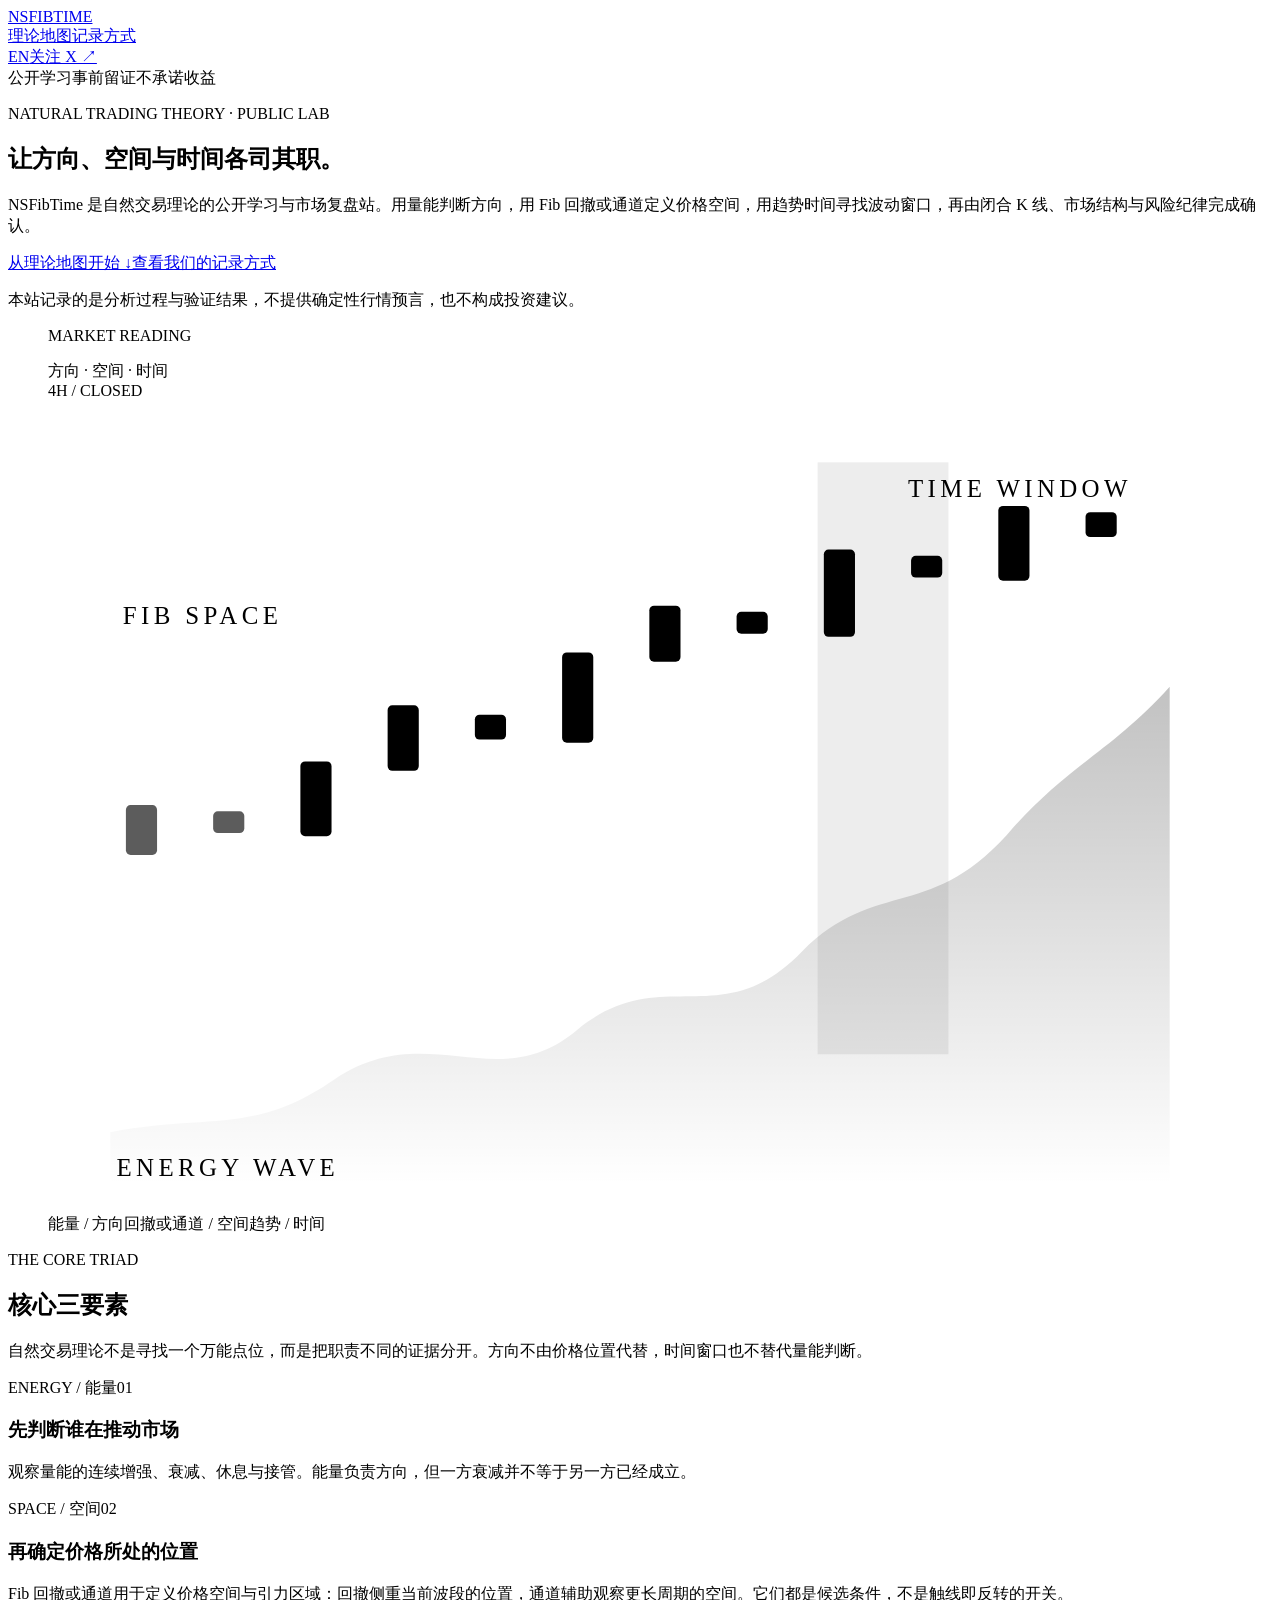
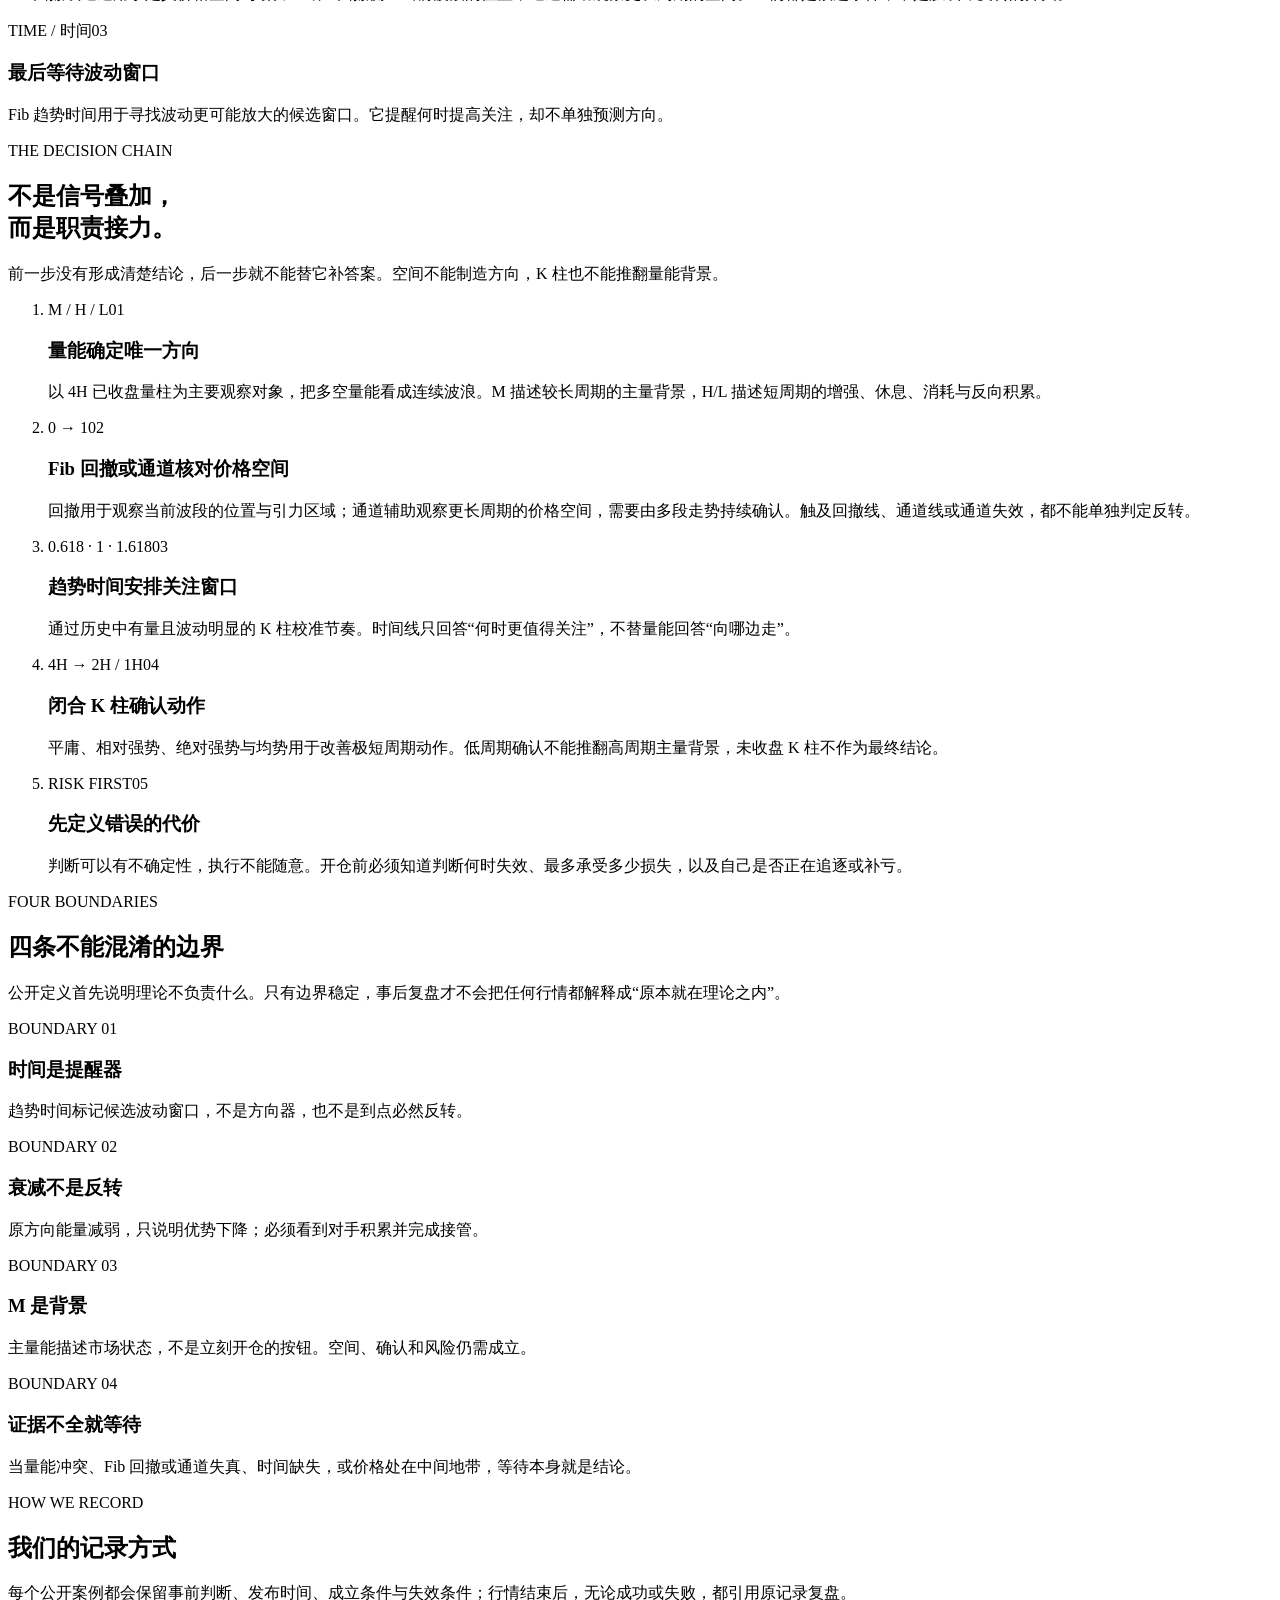
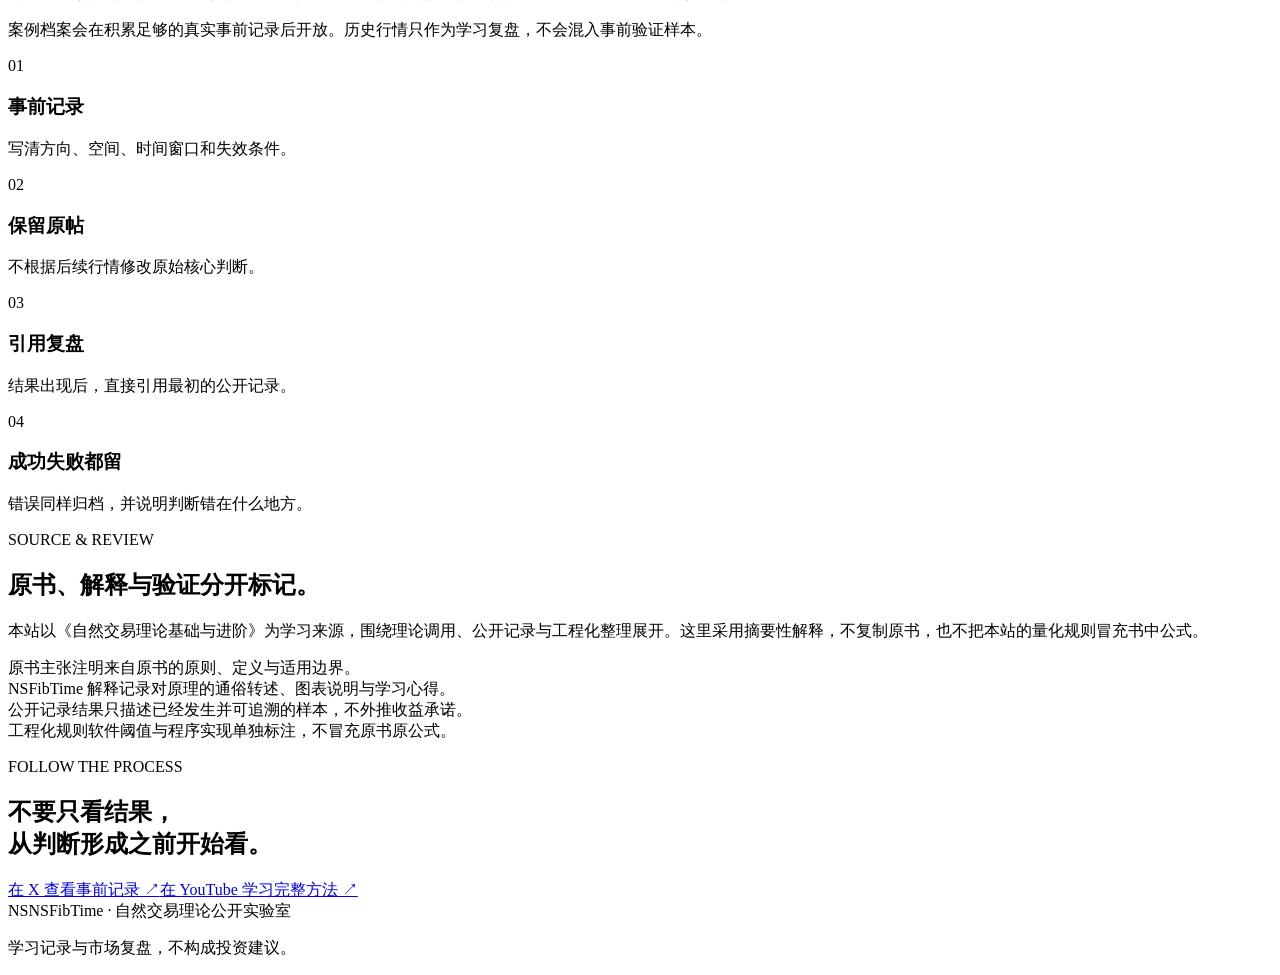
==== index.html @ 860f4398 "Publish NSFibTime website" ====
<!DOCTYPE html><html lang="zh-CN"><head><meta charSet="utf-8"/><meta name="viewport" content="width=device-width, initial-scale=1"/><link rel="stylesheet" href="/_next/static/css/index.B4CMGYvd.css"/><title>NSFibTime｜自然交易理论公开实验室</title><meta name="description" content="用量能判断方向，用 Fib 回撤或通道定义价格空间，用趋势时间寻找波动窗口。公开记录有效与失效。"/><meta name="keywords" content="自然交易理论,Fib趋势时间,斐波那契回撤,斐波那契通道,量能,BTC,交易复盘"/><meta property="og:title" content="NSFibTime｜自然交易理论公开实验室"/><meta property="og:description" content="让方向、空间与时间各司其职。公开记录每一次有效与失效。"/><meta property="og:url" content="https://nsfibtime.github.io"/><meta property="og:site_name" content="NSFibTime"/><meta property="og:type" content="website"/><meta property="og:locale" content="zh_CN"/><meta property="og:image" content="https://nsfibtime.github.io/og.png"/><meta property="og:image:width" content="1200"/><meta property="og:image:height" content="630"/><meta property="og:image:alt" content="NSFibTime｜让方向、空间与时间各司其职"/><meta name="twitter:card" content="summary_large_image"/><meta name="twitter:title" content="NSFibTime｜自然交易理论公开实验室"/><meta name="twitter:description" content="让方向、空间与时间各司其职。公开记录每一次有效与失效。"/><meta name="twitter:image" content="https://nsfibtime.github.io/og.png"/><link rel="icon" href="/favicon.svg"/><link rel="canonical" href="https://nsfibtime.github.io"/><link rel="alternate" hrefLang="zh-CN" href="https://nsfibtime.github.io"/><link rel="alternate" hrefLang="en" href="https://nsfibtime.github.io/en"/><link rel="preload" href="/_next/static/_vinext_fonts/geist-8ac0455e797f/geist-98bbbccb.woff2" as="font" type="font/woff2" crossorigin />
<link rel="preload" href="/_next/static/_vinext_fonts/geist-mono-00e989178794/geist-mono-013b2f2f.woff2" as="font" type="font/woff2" crossorigin />
<style data-vinext-fonts>/* cyrillic-ext */
@font-face {
  font-family: 'Geist';
  font-style: normal;
  font-weight: 100 900;
  font-display: swap;
  src: url(/_next/static/_vinext_fonts/geist-8ac0455e797f/geist-ff2310f5.woff2) format('woff2');
  unicode-range: U+0460-052F, U+1C80-1C8A, U+20B4, U+2DE0-2DFF, U+A640-A69F, U+FE2E-FE2F;
}
/* cyrillic */
@font-face {
  font-family: 'Geist';
  font-style: normal;
  font-weight: 100 900;
  font-display: swap;
  src: url(/_next/static/_vinext_fonts/geist-8ac0455e797f/geist-875ccdd4.woff2) format('woff2');
  unicode-range: U+0301, U+0400-045F, U+0490-0491, U+04B0-04B1, U+2116;
}
/* vietnamese */
@font-face {
  font-family: 'Geist';
  font-style: normal;
  font-weight: 100 900;
  font-display: swap;
  src: url(/_next/static/_vinext_fonts/geist-8ac0455e797f/geist-52306abf.woff2) format('woff2');
  unicode-range: U+0102-0103, U+0110-0111, U+0128-0129, U+0168-0169, U+01A0-01A1, U+01AF-01B0, U+0300-0301, U+0303-0304, U+0308-0309, U+0323, U+0329, U+1EA0-1EF9, U+20AB;
}
/* latin-ext */
@font-face {
  font-family: 'Geist';
  font-style: normal;
  font-weight: 100 900;
  font-display: swap;
  src: url(/_next/static/_vinext_fonts/geist-8ac0455e797f/geist-001175b1.woff2) format('woff2');
  unicode-range: U+0100-02BA, U+02BD-02C5, U+02C7-02CC, U+02CE-02D7, U+02DD-02FF, U+0304, U+0308, U+0329, U+1D00-1DBF, U+1E00-1E9F, U+1EF2-1EFF, U+2020, U+20A0-20AB, U+20AD-20C0, U+2113, U+2C60-2C7F, U+A720-A7FF;
}
/* latin */
@font-face {
  font-family: 'Geist';
  font-style: normal;
  font-weight: 100 900;
  font-display: swap;
  src: url(/_next/static/_vinext_fonts/geist-8ac0455e797f/geist-98bbbccb.woff2) format('woff2');
  unicode-range: U+0000-00FF, U+0131, U+0152-0153, U+02BB-02BC, U+02C6, U+02DA, U+02DC, U+0304, U+0308, U+0329, U+2000-206F, U+20AC, U+2122, U+2191, U+2193, U+2212, U+2215, U+FEFF, U+FFFD;
}

@font-face {
  font-family: 'Geist Fallback';
  src: local("Arial");
  ascent-override: 95.94%;
  descent-override: 28.16%;
  line-gap-override: 0.00%;
  size-adjust: 104.76%;
}

.__font_geist_19ysh9d { font-family: 'Geist', 'Geist Fallback'; font-style: normal; }

.__variable_geist_19ysh9d { --font-geist-sans: 'Geist', 'Geist Fallback'; }

/* cyrillic-ext */
@font-face {
  font-family: 'Geist Mono';
  font-style: normal;
  font-weight: 100 900;
  font-display: swap;
  src: url(/_next/static/_vinext_fonts/geist-mono-00e989178794/geist-mono-f6b33328.woff2) format('woff2');
  unicode-range: U+0460-052F, U+1C80-1C8A, U+20B4, U+2DE0-2DFF, U+A640-A69F, U+FE2E-FE2F;
}
/* cyrillic */
@font-face {
  font-family: 'Geist Mono';
  font-style: normal;
  font-weight: 100 900;
  font-display: swap;
  src: url(/_next/static/_vinext_fonts/geist-mono-00e989178794/geist-mono-44e03052.woff2) format('woff2');
  unicode-range: U+0301, U+0400-045F, U+0490-0491, U+04B0-04B1, U+2116;
}
/* symbols2 */
@font-face {
  font-family: 'Geist Mono';
  font-style: normal;
  font-weight: 100 900;
  font-display: swap;
  src: url(/_next/static/_vinext_fonts/geist-mono-00e989178794/geist-mono-0638449e.woff2) format('woff2');
  unicode-range: U+2000-2001, U+2004-2008, U+200A, U+23B8-23BD, U+2500-259F;
}
/* vietnamese */
@font-face {
  font-family: 'Geist Mono';
  font-style: normal;
  font-weight: 100 900;
  font-display: swap;
  src: url(/_next/static/_vinext_fonts/geist-mono-00e989178794/geist-mono-971fb274.woff2) format('woff2');
  unicode-range: U+0102-0103, U+0110-0111, U+0128-0129, U+0168-0169, U+01A0-01A1, U+01AF-01B0, U+0300-0301, U+0303-0304, U+0308-0309, U+0323, U+0329, U+1EA0-1EF9, U+20AB;
}
/* latin-ext */
@font-face {
  font-family: 'Geist Mono';
  font-style: normal;
  font-weight: 100 900;
  font-display: swap;
  src: url(/_next/static/_vinext_fonts/geist-mono-00e989178794/geist-mono-44745446.woff2) format('woff2');
  unicode-range: U+0100-02BA, U+02BD-02C5, U+02C7-02CC, U+02CE-02D7, U+02DD-02FF, U+0304, U+0308, U+0329, U+1D00-1DBF, U+1E00-1E9F, U+1EF2-1EFF, U+2020, U+20A0-20AB, U+20AD-20C0, U+2113, U+2C60-2C7F, U+A720-A7FF;
}
/* latin */
@font-face {
  font-family: 'Geist Mono';
  font-style: normal;
  font-weight: 100 900;
  font-display: swap;
  src: url(/_next/static/_vinext_fonts/geist-mono-00e989178794/geist-mono-013b2f2f.woff2) format('woff2');
  unicode-range: U+0000-00FF, U+0131, U+0152-0153, U+02BB-02BC, U+02C6, U+02DA, U+02DC, U+0304, U+0308, U+0329, U+2000-206F, U+20AC, U+2122, U+2191, U+2193, U+2212, U+2215, U+FEFF, U+FFFD;
}

@font-face {
  font-family: 'Geist Mono Fallback';
  src: local("Arial");
  ascent-override: 74.67%;
  descent-override: 21.92%;
  line-gap-override: 0.00%;
  size-adjust: 134.59%;
}

.__font_geist_mono_1001rt9 { font-family: 'Geist Mono', 'Geist Mono Fallback'; font-style: normal; }

.__variable_geist_mono_1001rt9 { --font-geist-mono: 'Geist Mono', 'Geist Mono Fallback'; }
</style>
<meta name="generator" content="GitHub Pages"/></head><body class="__variable_geist_19ysh9d __variable_geist_mono_1001rt9 antialiased"><main><header class="site-header"><div class="shell flex h-[72px] items-center justify-between gap-5"><a href="#top" class="flex items-center gap-3" aria-label="NSFibTime 首页"><span class="brand-mark">NS</span><span class="font-mono text-xs font-semibold tracking-[0.16em] text-white">FIBTIME</span></a><nav aria-label="主要导航" class="hidden items-center gap-7 text-sm text-[var(--muted-foreground)] md:flex"><a class="nav-link" href="#theory">理论地图</a><a class="nav-link" href="#verification">记录方式</a></nav><div class="flex items-center gap-2"><a href="/en" class="rounded-full border border-white/12 bg-white/[0.04] px-3 py-2 text-xs font-medium text-[var(--muted-foreground)] transition hover:border-[var(--time)]/50 hover:text-white" lang="en" hrefLang="en">EN</a><a class="rounded-full border border-white/12 bg-white/[0.04] px-4 py-2 text-xs font-medium text-white transition hover:border-[var(--time)]/50 hover:bg-white/[0.08]" href="https://x.com/NSFibTime" target="_blank" rel="noreferrer">关注 X ↗</a></div></div></header><section id="top" class="shell grid min-h-[calc(100vh-72px)] items-center gap-14 py-20 lg:grid-cols-[1.08fr_0.92fr] lg:py-24"><div class="max-w-3xl"><div class="mb-7 flex flex-wrap gap-2"><span class="status-pill border-[var(--energy)]/25 text-[var(--energy)]">公开学习</span><span class="status-pill border-[var(--time)]/25 text-[var(--time)]">事前留证</span><span class="status-pill border-white/10 text-[var(--muted-foreground)]">不承诺收益</span></div><p class="eyebrow text-[var(--time)]">NATURAL TRADING THEORY · PUBLIC LAB</p><h1 class="mt-6 text-balance text-[clamp(3rem,7vw,6.9rem)] font-semibold leading-[0.94] tracking-[-0.055em] text-white">让方向、空间与时间<span class="block text-[var(--muted-foreground)]">各司其职。</span></h1><p class="mt-8 max-w-2xl text-pretty text-base leading-8 text-[var(--muted-foreground)] sm:text-lg">NSFibTime 是自然交易理论的公开学习与市场复盘站。用量能判断方向，用 Fib 回撤或通道定义价格空间，用趋势时间寻找波动窗口，再由闭合 K 线、市场结构与风险纪律完成确认。</p><div class="mt-10 flex flex-wrap items-center gap-4"><a class="primary-cta" href="#theory">从理论地图开始 <span aria-hidden="true">↓</span></a><a class="secondary-cta" href="#verification">查看我们的记录方式</a></div><p class="mt-7 max-w-xl text-xs leading-6 text-[var(--muted-foreground)]/75">本站记录的是分析过程与验证结果，不提供确定性行情预言，也不构成投资建议。</p></div><figure class="signal-panel relative min-h-[430px] overflow-hidden rounded-[28px] border border-white/10 p-5 sm:p-7" aria-labelledby="signal-caption-zh"><div class="mb-8 flex items-start justify-between gap-4"><div><p class="eyebrow text-[var(--muted-foreground)]">MARKET READING</p><figcaption id="signal-caption-zh" class="mt-2 text-lg font-medium text-white">方向 · 空间 · 时间</figcaption></div><span class="rounded-full border border-white/10 bg-white/[0.04] px-3 py-1.5 font-mono text-[10px] tracking-[0.16em] text-[var(--muted-foreground)]">4H / CLOSED</span></div><svg viewBox="0 0 380 260" class="h-auto w-full"><title>量能、斐波那契价格空间和趋势时间各自提供不同证据</title><defs><linearGradient id="area-zh" x1="0" y1="0" x2="0" y2="1"><stop offset="0%" stop-color="var(--energy)" stop-opacity="0.24"></stop><stop offset="100%" stop-color="var(--energy)" stop-opacity="0"></stop></linearGradient></defs><line x1="18" y1="42" x2="362" y2="42" stroke="white" stroke-opacity="0.07"></line><line x1="18" y1="78" x2="362" y2="78" stroke="white" stroke-opacity="0.07"></line><line x1="18" y1="114" x2="362" y2="114" stroke="white" stroke-opacity="0.07"></line><line x1="18" y1="150" x2="362" y2="150" stroke="white" stroke-opacity="0.07"></line><line x1="18" y1="186" x2="362" y2="186" stroke="white" stroke-opacity="0.07"></line><line x1="70" y1="20" x2="70" y2="210" stroke="white" stroke-opacity="0.05"></line><line x1="122" y1="20" x2="122" y2="210" stroke="white" stroke-opacity="0.05"></line><line x1="174" y1="20" x2="174" y2="210" stroke="white" stroke-opacity="0.05"></line><line x1="226" y1="20" x2="226" y2="210" stroke="white" stroke-opacity="0.05"></line><line x1="278" y1="20" x2="278" y2="210" stroke="white" stroke-opacity="0.05"></line><line x1="330" y1="20" x2="330" y2="210" stroke="white" stroke-opacity="0.05"></line><line x1="22" y1="80" x2="358" y2="80" stroke="var(--space)" stroke-opacity="0.5" stroke-dasharray="5 7"></line><text x="24" y="72" fill="var(--space)" font-size="8" letter-spacing="1.4">FIB SPACE</text><rect x="247" y="20" width="42" height="190" fill="var(--time)" opacity="0.07"></rect><line x1="268" y1="20" x2="268" y2="210" stroke="var(--time)" stroke-opacity="0.8" stroke-dasharray="3 5"></line><text x="276" y="31" fill="var(--time)" font-size="8" letter-spacing="1.4">TIME WINDOW</text><g opacity="0.64"><line x1="30" y1="119" x2="30" y2="156" stroke="var(--energy)" stroke-width="1.2"></line><rect x="25" y="130" width="10" height="16" rx="1.5" fill="var(--energy)"></rect></g><g opacity="0.64"><line x1="58" y1="124" x2="58" y2="150" stroke="var(--risk)" stroke-width="1.2"></line><rect x="53" y="132" width="10" height="7" rx="1.5" fill="var(--risk)"></rect></g><g opacity="1"><line x1="86" y1="107" x2="86" y2="147" stroke="var(--energy)" stroke-width="1.2"></line><rect x="81" y="116" width="10" height="24" rx="1.5" fill="var(--energy)"></rect></g><g opacity="1"><line x1="114" y1="90" x2="114" y2="128" stroke="var(--energy)" stroke-width="1.2"></line><rect x="109" y="98" width="10" height="21" rx="1.5" fill="var(--energy)"></rect></g><g opacity="1"><line x1="142" y1="92" x2="142" y2="119" stroke="var(--risk)" stroke-width="1.2"></line><rect x="137" y="101" width="10" height="8" rx="1.5" fill="var(--risk)"></rect></g><g opacity="1"><line x1="170" y1="73" x2="170" y2="117" stroke="var(--energy)" stroke-width="1.2"></line><rect x="165" y="81" width="10" height="29" rx="1.5" fill="var(--energy)"></rect></g><g opacity="1"><line x1="198" y1="55" x2="198" y2="92" stroke="var(--energy)" stroke-width="1.2"></line><rect x="193" y="66" width="10" height="18" rx="1.5" fill="var(--energy)"></rect></g><g opacity="1"><line x1="226" y1="59" x2="226" y2="88" stroke="var(--risk)" stroke-width="1.2"></line><rect x="221" y="68" width="10" height="7" rx="1.5" fill="var(--risk)"></rect></g><g opacity="1"><line x1="254" y1="39" x2="254" y2="84" stroke="var(--energy)" stroke-width="1.2"></line><rect x="249" y="48" width="10" height="28" rx="1.5" fill="var(--energy)"></rect></g><g opacity="1"><line x1="282" y1="43" x2="282" y2="68" stroke="var(--risk)" stroke-width="1.2"></line><rect x="277" y="50" width="10" height="7" rx="1.5" fill="var(--risk)"></rect></g><g opacity="1"><line x1="310" y1="25" x2="310" y2="66" stroke="var(--energy)" stroke-width="1.2"></line><rect x="305" y="34" width="10" height="24" rx="1.5" fill="var(--energy)"></rect></g><g opacity="1"><line x1="338" y1="28" x2="338" y2="55" stroke="var(--risk)" stroke-width="1.2"></line><rect x="333" y="36" width="10" height="8" rx="1.5" fill="var(--risk)"></rect></g><path d="M20 235 C52 229 66 236 92 218 C122 198 144 224 170 202 C197 180 216 204 242 177 C266 153 284 168 310 137 C328 117 342 112 360 92 L360 252 L20 252 Z" fill="url(#area-zh)"></path><path d="M20 235 C52 229 66 236 92 218 C122 198 144 224 170 202 C197 180 216 204 242 177 C266 153 284 168 310 137 C328 117 342 112 360 92" fill="none" stroke="var(--energy)" stroke-width="2" stroke-linecap="round"></path><text x="22" y="249" fill="var(--energy)" font-size="8" letter-spacing="1.4">ENERGY WAVE</text></svg><div class="mt-3 grid grid-cols-3 gap-2 border-t border-white/8 pt-4 font-mono text-[10px] tracking-[0.08em]"><span class="text-[var(--energy)]">能量 / 方向</span><span class="text-center text-[var(--space)]">回撤或通道 / 空间</span><span class="text-right text-[var(--time)]">趋势 / 时间</span></div></figure></section><section id="theory" class="border-y border-white/8 bg-white/[0.018] py-24 sm:py-32"><div class="shell"><div class="grid gap-8 lg:grid-cols-[0.8fr_1.2fr] lg:items-end"><div><p class="eyebrow text-[var(--time)]">THE CORE TRIAD</p><h2 class="mt-5 text-4xl font-semibold tracking-[-0.035em] text-white sm:text-5xl">核心三要素</h2></div><p class="max-w-2xl text-base leading-8 text-[var(--muted-foreground)] lg:justify-self-end">自然交易理论不是寻找一个万能点位，而是把职责不同的证据分开。方向不由价格位置代替，时间窗口也不替代量能判断。</p></div><div class="mt-14 grid gap-4 lg:grid-cols-3"><article class="theory-card"><div class="flex items-center justify-between"><span class="font-mono text-[11px] tracking-[0.14em] text-[var(--energy)]">ENERGY / 能量</span><span class="font-mono text-[11px] text-white/25">01</span></div><h3 class="mt-16 text-2xl font-medium tracking-[-0.02em] text-white">先判断谁在推动市场</h3><p class="mt-4 text-sm leading-7 text-[var(--muted-foreground)]">观察量能的连续增强、衰减、休息与接管。能量负责方向，但一方衰减并不等于另一方已经成立。</p></article><article class="theory-card"><div class="flex items-center justify-between"><span class="font-mono text-[11px] tracking-[0.14em] text-[var(--space)]">SPACE / 空间</span><span class="font-mono text-[11px] text-white/25">02</span></div><h3 class="mt-16 text-2xl font-medium tracking-[-0.02em] text-white">再确定价格所处的位置</h3><p class="mt-4 text-sm leading-7 text-[var(--muted-foreground)]">Fib 回撤或通道用于定义价格空间与引力区域：回撤侧重当前波段的位置，通道辅助观察更长周期的空间。它们都是候选条件，不是触线即反转的开关。</p></article><article class="theory-card"><div class="flex items-center justify-between"><span class="font-mono text-[11px] tracking-[0.14em] text-[var(--time)]">TIME / 时间</span><span class="font-mono text-[11px] text-white/25">03</span></div><h3 class="mt-16 text-2xl font-medium tracking-[-0.02em] text-white">最后等待波动窗口</h3><p class="mt-4 text-sm leading-7 text-[var(--muted-foreground)]">Fib 趋势时间用于寻找波动更可能放大的候选窗口。它提醒何时提高关注，却不单独预测方向。</p></article></div></div></section><section class="py-24 sm:py-32"><div class="shell"><div class="grid gap-12 lg:grid-cols-[0.72fr_1.28fr]"><div class="lg:sticky lg:top-28 lg:self-start"><p class="eyebrow text-[var(--time)]">THE DECISION CHAIN</p><h2 class="mt-5 max-w-sm text-4xl font-semibold tracking-[-0.04em] text-white sm:text-5xl">不是信号叠加，<br/>而是职责接力。</h2><p class="mt-6 max-w-md text-sm leading-7 text-[var(--muted-foreground)]">前一步没有形成清楚结论，后一步就不能替它补答案。空间不能制造方向，K 柱也不能推翻量能背景。</p></div><ol class="workflow-list"><li class="workflow-step"><div class="flex items-center justify-between gap-4"><span class="font-mono text-[11px] tracking-[0.14em] text-[var(--time)]">M / H / L</span><span class="font-mono text-xs text-white/20">0<!-- -->1</span></div><h3 class="mt-6 text-2xl font-medium tracking-[-0.025em] text-white">量能确定唯一方向</h3><p class="mt-3 max-w-2xl text-sm leading-7 text-[var(--muted-foreground)]">以 4H 已收盘量柱为主要观察对象，把多空量能看成连续波浪。M 描述较长周期的主量背景，H/L 描述短周期的增强、休息、消耗与反向积累。</p></li><li class="workflow-step"><div class="flex items-center justify-between gap-4"><span class="font-mono text-[11px] tracking-[0.14em] text-[var(--time)]">0 → 1</span><span class="font-mono text-xs text-white/20">0<!-- -->2</span></div><h3 class="mt-6 text-2xl font-medium tracking-[-0.025em] text-white">Fib 回撤或通道核对价格空间</h3><p class="mt-3 max-w-2xl text-sm leading-7 text-[var(--muted-foreground)]">回撤用于观察当前波段的位置与引力区域；通道辅助观察更长周期的价格空间，需要由多段走势持续确认。触及回撤线、通道线或通道失效，都不能单独判定反转。</p></li><li class="workflow-step"><div class="flex items-center justify-between gap-4"><span class="font-mono text-[11px] tracking-[0.14em] text-[var(--time)]">0.618 · 1 · 1.618</span><span class="font-mono text-xs text-white/20">0<!-- -->3</span></div><h3 class="mt-6 text-2xl font-medium tracking-[-0.025em] text-white">趋势时间安排关注窗口</h3><p class="mt-3 max-w-2xl text-sm leading-7 text-[var(--muted-foreground)]">通过历史中有量且波动明显的 K 柱校准节奏。时间线只回答“何时更值得关注”，不替量能回答“向哪边走”。</p></li><li class="workflow-step"><div class="flex items-center justify-between gap-4"><span class="font-mono text-[11px] tracking-[0.14em] text-[var(--time)]">4H → 2H / 1H</span><span class="font-mono text-xs text-white/20">0<!-- -->4</span></div><h3 class="mt-6 text-2xl font-medium tracking-[-0.025em] text-white">闭合 K 柱确认动作</h3><p class="mt-3 max-w-2xl text-sm leading-7 text-[var(--muted-foreground)]">平庸、相对强势、绝对强势与均势用于改善极短周期动作。低周期确认不能推翻高周期主量背景，未收盘 K 柱不作为最终结论。</p></li><li class="workflow-step"><div class="flex items-center justify-between gap-4"><span class="font-mono text-[11px] tracking-[0.14em] text-[var(--time)]">RISK FIRST</span><span class="font-mono text-xs text-white/20">0<!-- -->5</span></div><h3 class="mt-6 text-2xl font-medium tracking-[-0.025em] text-white">先定义错误的代价</h3><p class="mt-3 max-w-2xl text-sm leading-7 text-[var(--muted-foreground)]">判断可以有不确定性，执行不能随意。开仓前必须知道判断何时失效、最多承受多少损失，以及自己是否正在追逐或补亏。</p></li></ol></div></div></section><section class="border-y border-white/8 bg-white/[0.018] py-24 sm:py-32"><div class="shell"><div class="grid gap-8 lg:grid-cols-[1fr_1fr] lg:items-end"><div><p class="eyebrow text-[var(--risk)]">FOUR BOUNDARIES</p><h2 class="mt-5 text-4xl font-semibold tracking-[-0.04em] text-white sm:text-5xl">四条不能混淆的边界</h2></div><p class="max-w-xl text-sm leading-7 text-[var(--muted-foreground)] lg:justify-self-end">公开定义首先说明理论不负责什么。只有边界稳定，事后复盘才不会把任何行情都解释成“原本就在理论之内”。</p></div><div class="mt-14 grid gap-px overflow-hidden rounded-[26px] border border-white/8 bg-white/8 md:grid-cols-2"><article class="bg-[#0a0d0a] p-7 sm:p-9"><span class="font-mono text-[10px] tracking-[0.15em] text-white/25">BOUNDARY 0<!-- -->1</span><h3 class="mt-8 text-2xl font-medium text-white">时间是提醒器</h3><p class="mt-3 max-w-lg text-sm leading-7 text-[var(--muted-foreground)]">趋势时间标记候选波动窗口，不是方向器，也不是到点必然反转。</p></article><article class="bg-[#0a0d0a] p-7 sm:p-9"><span class="font-mono text-[10px] tracking-[0.15em] text-white/25">BOUNDARY 0<!-- -->2</span><h3 class="mt-8 text-2xl font-medium text-white">衰减不是反转</h3><p class="mt-3 max-w-lg text-sm leading-7 text-[var(--muted-foreground)]">原方向能量减弱，只说明优势下降；必须看到对手积累并完成接管。</p></article><article class="bg-[#0a0d0a] p-7 sm:p-9"><span class="font-mono text-[10px] tracking-[0.15em] text-white/25">BOUNDARY 0<!-- -->3</span><h3 class="mt-8 text-2xl font-medium text-white">M 是背景</h3><p class="mt-3 max-w-lg text-sm leading-7 text-[var(--muted-foreground)]">主量能描述市场状态，不是立刻开仓的按钮。空间、确认和风险仍需成立。</p></article><article class="bg-[#0a0d0a] p-7 sm:p-9"><span class="font-mono text-[10px] tracking-[0.15em] text-white/25">BOUNDARY 0<!-- -->4</span><h3 class="mt-8 text-2xl font-medium text-white">证据不全就等待</h3><p class="mt-3 max-w-lg text-sm leading-7 text-[var(--muted-foreground)]">当量能冲突、Fib 回撤或通道失真、时间缺失，或价格处在中间地带，等待本身就是结论。</p></article></div></div></section><section id="verification" class="scroll-mt-20 border-y border-white/8 bg-white/[0.018] py-24 sm:py-32"><div class="shell grid gap-12 lg:grid-cols-[0.88fr_1.12fr] lg:items-center"><div><p class="eyebrow text-[var(--energy)]">HOW WE RECORD</p><h2 class="mt-5 text-4xl font-semibold tracking-[-0.04em] text-white sm:text-5xl">我们的记录方式</h2><p class="mt-7 max-w-xl text-base leading-8 text-[var(--muted-foreground)]">每个公开案例都会保留事前判断、发布时间、成立条件与失效条件；行情结束后，无论成功或失败，都引用原记录复盘。</p><p class="mt-5 max-w-xl text-sm leading-7 text-[var(--muted-foreground)]/75">案例档案会在积累足够的真实事前记录后开放。历史行情只作为学习复盘，不会混入事前验证样本。</p></div><div class="protocol-panel"><div class="grid gap-px overflow-hidden rounded-2xl border border-white/8 bg-white/8 sm:grid-cols-2"><div class="bg-[#0a0d0a] p-6"><span class="font-mono text-[10px] tracking-[0.15em] text-[var(--time)]">01</span><h3 class="mt-6 text-lg font-medium text-white">事前记录</h3><p class="mt-2 text-sm leading-6 text-[var(--muted-foreground)]">写清方向、空间、时间窗口和失效条件。</p></div><div class="bg-[#0a0d0a] p-6"><span class="font-mono text-[10px] tracking-[0.15em] text-[var(--time)]">02</span><h3 class="mt-6 text-lg font-medium text-white">保留原帖</h3><p class="mt-2 text-sm leading-6 text-[var(--muted-foreground)]">不根据后续行情修改原始核心判断。</p></div><div class="bg-[#0a0d0a] p-6"><span class="font-mono text-[10px] tracking-[0.15em] text-[var(--time)]">03</span><h3 class="mt-6 text-lg font-medium text-white">引用复盘</h3><p class="mt-2 text-sm leading-6 text-[var(--muted-foreground)]">结果出现后，直接引用最初的公开记录。</p></div><div class="bg-[#0a0d0a] p-6"><span class="font-mono text-[10px] tracking-[0.15em] text-[var(--time)]">04</span><h3 class="mt-6 text-lg font-medium text-white">成功失败都留</h3><p class="mt-2 text-sm leading-6 text-[var(--muted-foreground)]">错误同样归档，并说明判断错在什么地方。</p></div></div></div></div></section><section class="py-24 sm:py-32"><div class="shell"><div class="source-card grid gap-12 lg:grid-cols-[1fr_1fr]"><div><p class="eyebrow text-[var(--time)]">SOURCE &amp; REVIEW</p><h2 class="mt-5 text-3xl font-semibold tracking-[-0.035em] text-white sm:text-4xl">原书、解释与验证分开标记。</h2><p class="mt-6 max-w-xl text-sm leading-7 text-[var(--muted-foreground)]">本站以《自然交易理论基础与进阶》为学习来源，围绕理论调用、公开记录与工程化整理展开。这里采用摘要性解释，不复制原书，也不把本站的量化规则冒充书中公式。</p></div><div class="grid gap-3"><div class="grid gap-2 rounded-2xl border border-white/8 bg-black/15 p-5 sm:grid-cols-[128px_1fr] sm:gap-5"><span class="text-sm font-medium text-white">原书主张</span><span class="text-sm leading-6 text-[var(--muted-foreground)]">注明来自原书的原则、定义与适用边界。</span></div><div class="grid gap-2 rounded-2xl border border-white/8 bg-black/15 p-5 sm:grid-cols-[128px_1fr] sm:gap-5"><span class="text-sm font-medium text-white">NSFibTime 解释</span><span class="text-sm leading-6 text-[var(--muted-foreground)]">记录对原理的通俗转述、图表说明与学习心得。</span></div><div class="grid gap-2 rounded-2xl border border-white/8 bg-black/15 p-5 sm:grid-cols-[128px_1fr] sm:gap-5"><span class="text-sm font-medium text-white">公开记录结果</span><span class="text-sm leading-6 text-[var(--muted-foreground)]">只描述已经发生并可追溯的样本，不外推收益承诺。</span></div><div class="grid gap-2 rounded-2xl border border-white/8 bg-black/15 p-5 sm:grid-cols-[128px_1fr] sm:gap-5"><span class="text-sm font-medium text-white">工程化规则</span><span class="text-sm leading-6 text-[var(--muted-foreground)]">软件阈值与程序实现单独标注，不冒充原书原公式。</span></div></div></div></div></section><section class="border-t border-white/8 py-20"><div class="shell text-center"><p class="eyebrow text-[var(--time)]">FOLLOW THE PROCESS</p><h2 class="mx-auto mt-5 max-w-3xl text-4xl font-semibold tracking-[-0.045em] text-white sm:text-6xl">不要只看结果，<br/>从判断形成之前开始看。</h2><div class="mt-10 flex flex-wrap justify-center gap-4"><a class="primary-cta" href="https://x.com/NSFibTime" target="_blank" rel="noreferrer">在 X 查看事前记录 ↗</a><a class="secondary-cta" href="https://www.youtube.com/@NSFibTime" target="_blank" rel="noreferrer">在 YouTube 学习完整方法 ↗</a></div></div></section><footer class="border-t border-white/8 py-8"><div class="shell flex flex-col gap-4 text-xs text-[var(--muted-foreground)] sm:flex-row sm:items-center sm:justify-between"><div class="flex items-center gap-3"><span class="brand-mark">NS</span><span>NSFibTime · 自然交易理论公开实验室</span></div><p>学习记录与市场复盘，不构成投资建议。</p></div></footer></main></body></html>
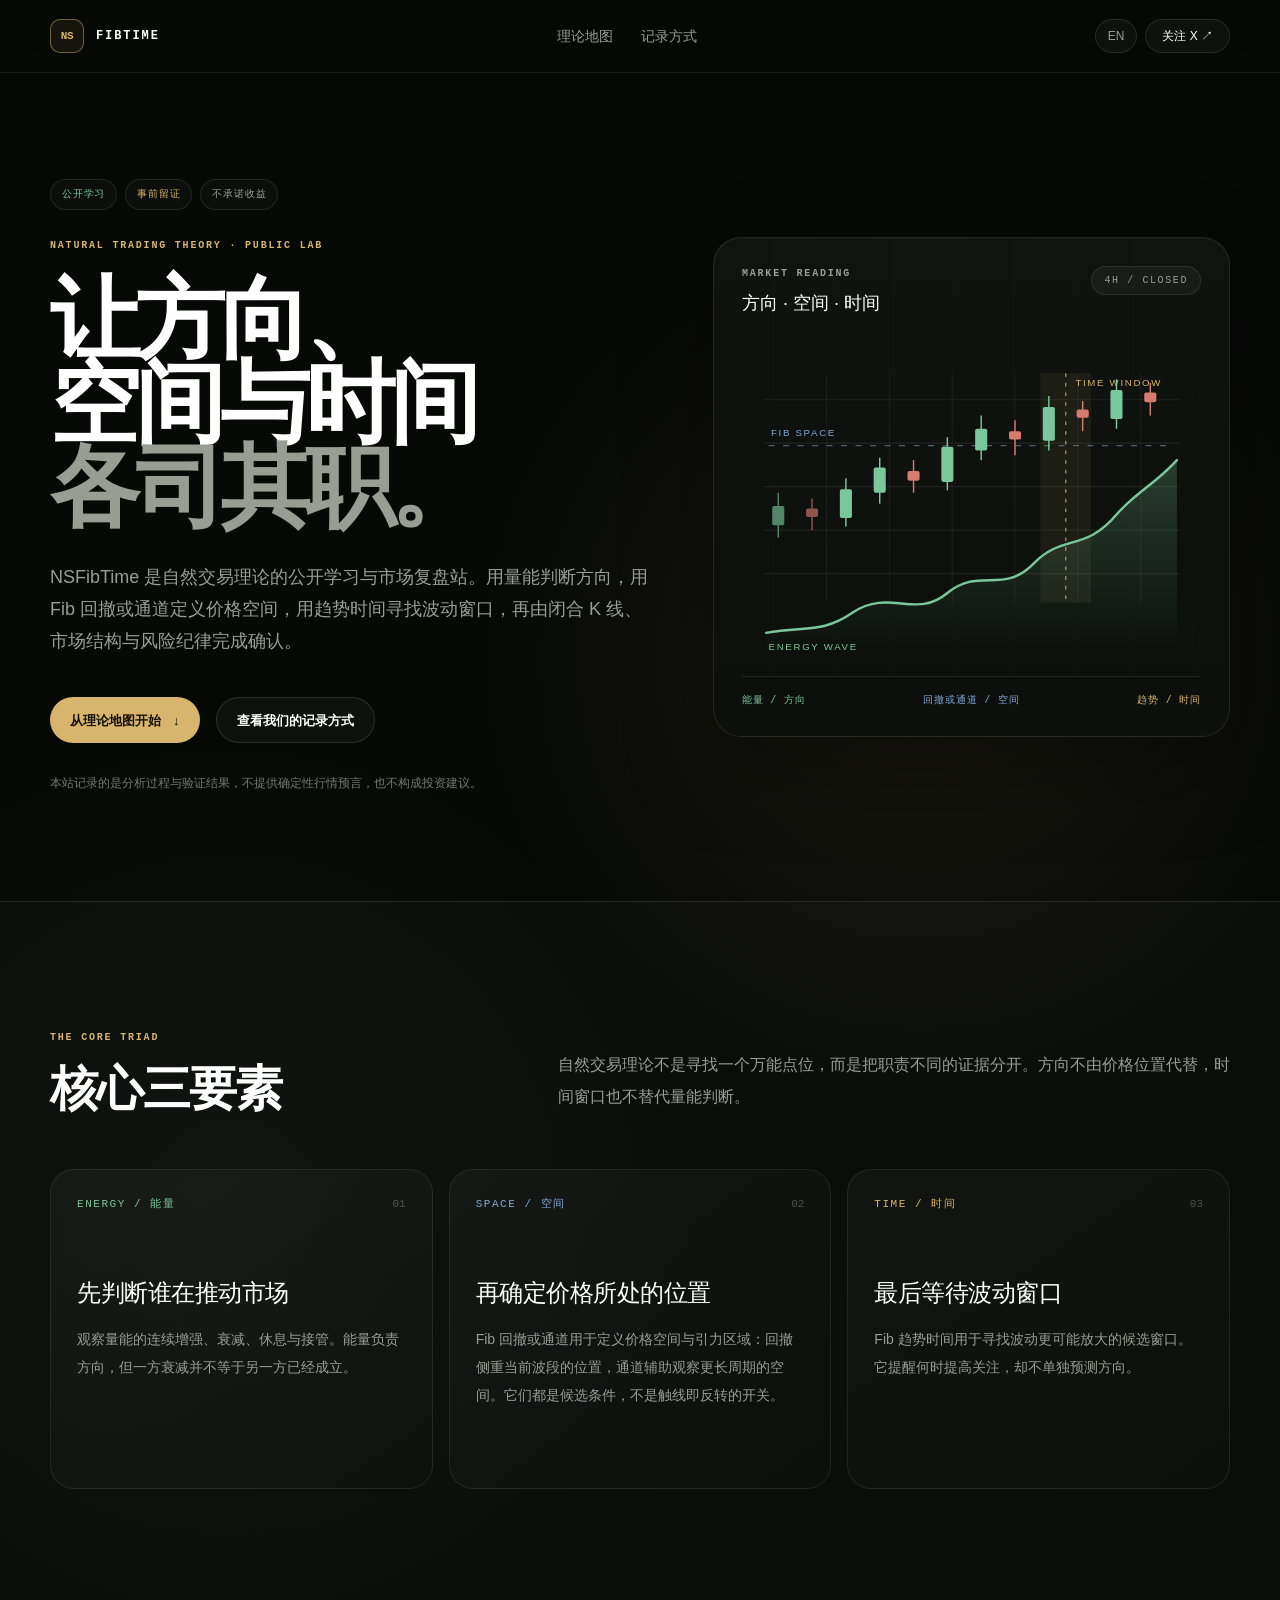
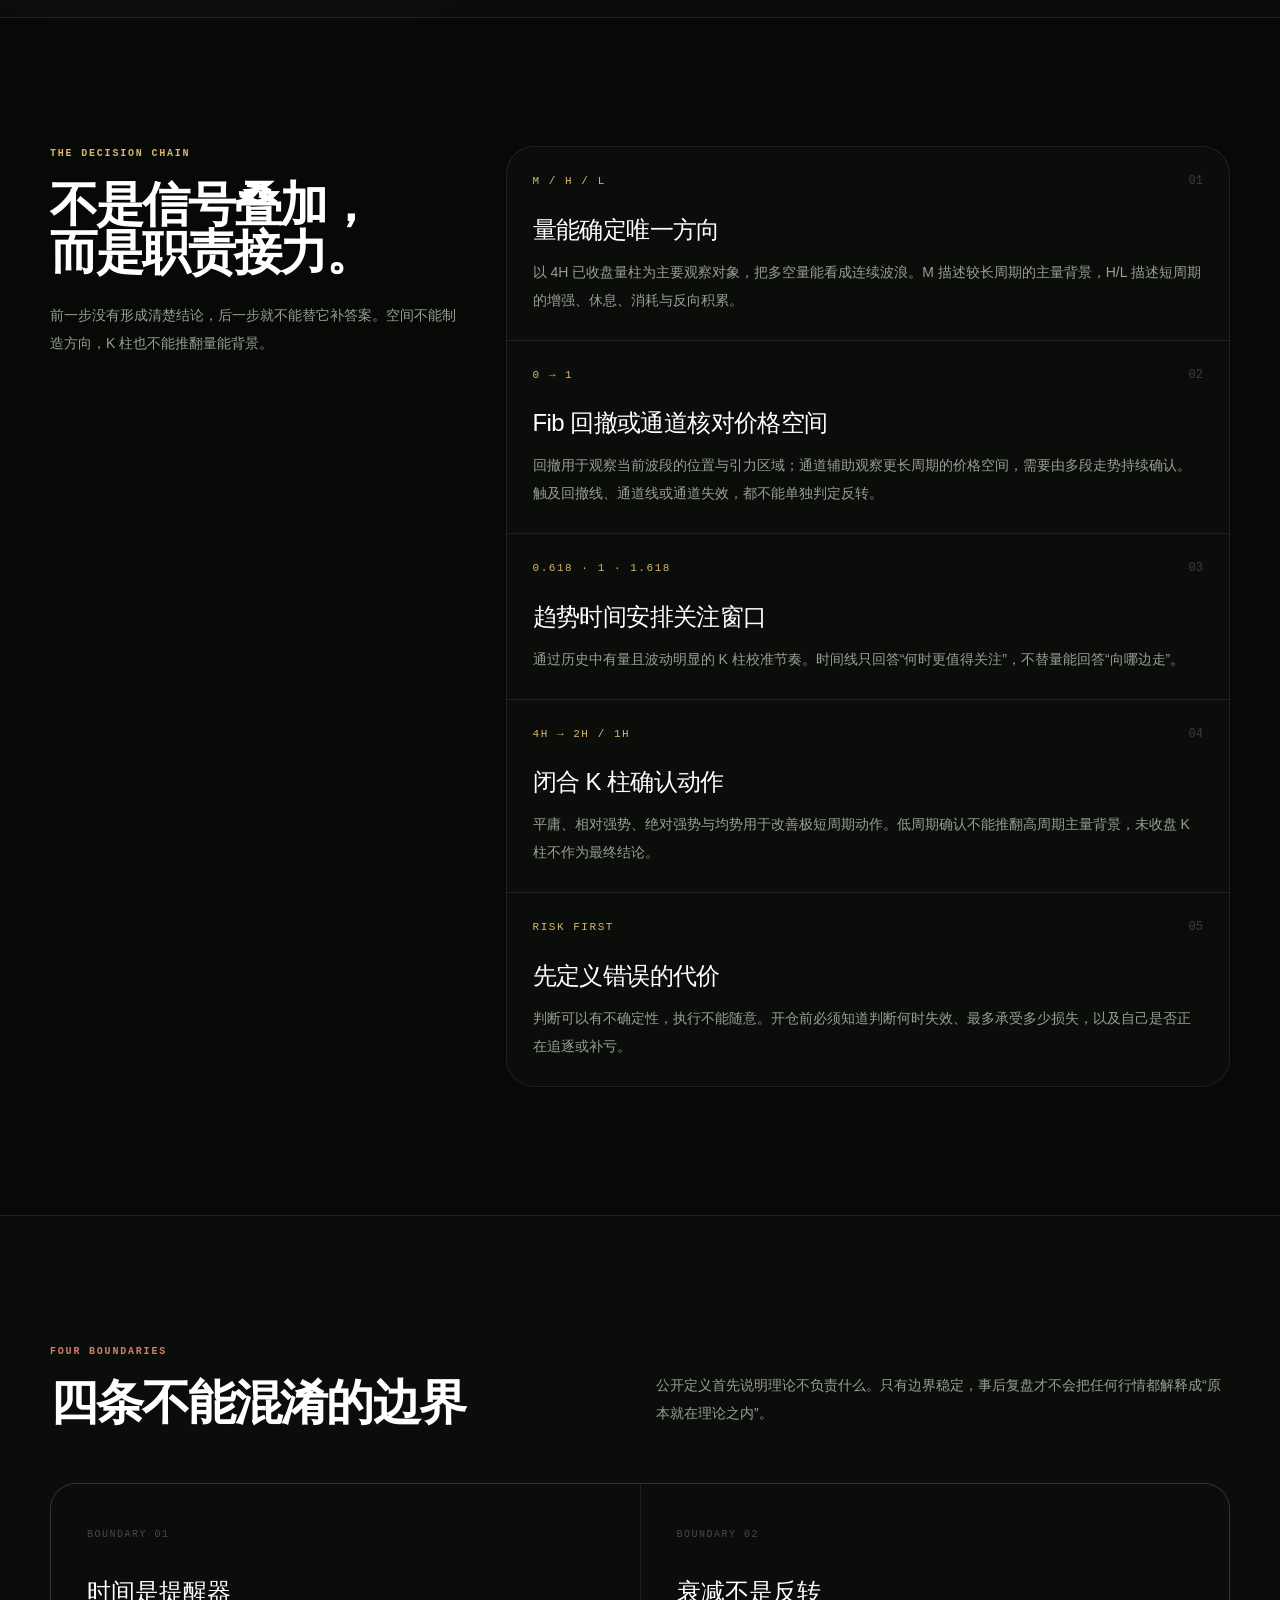
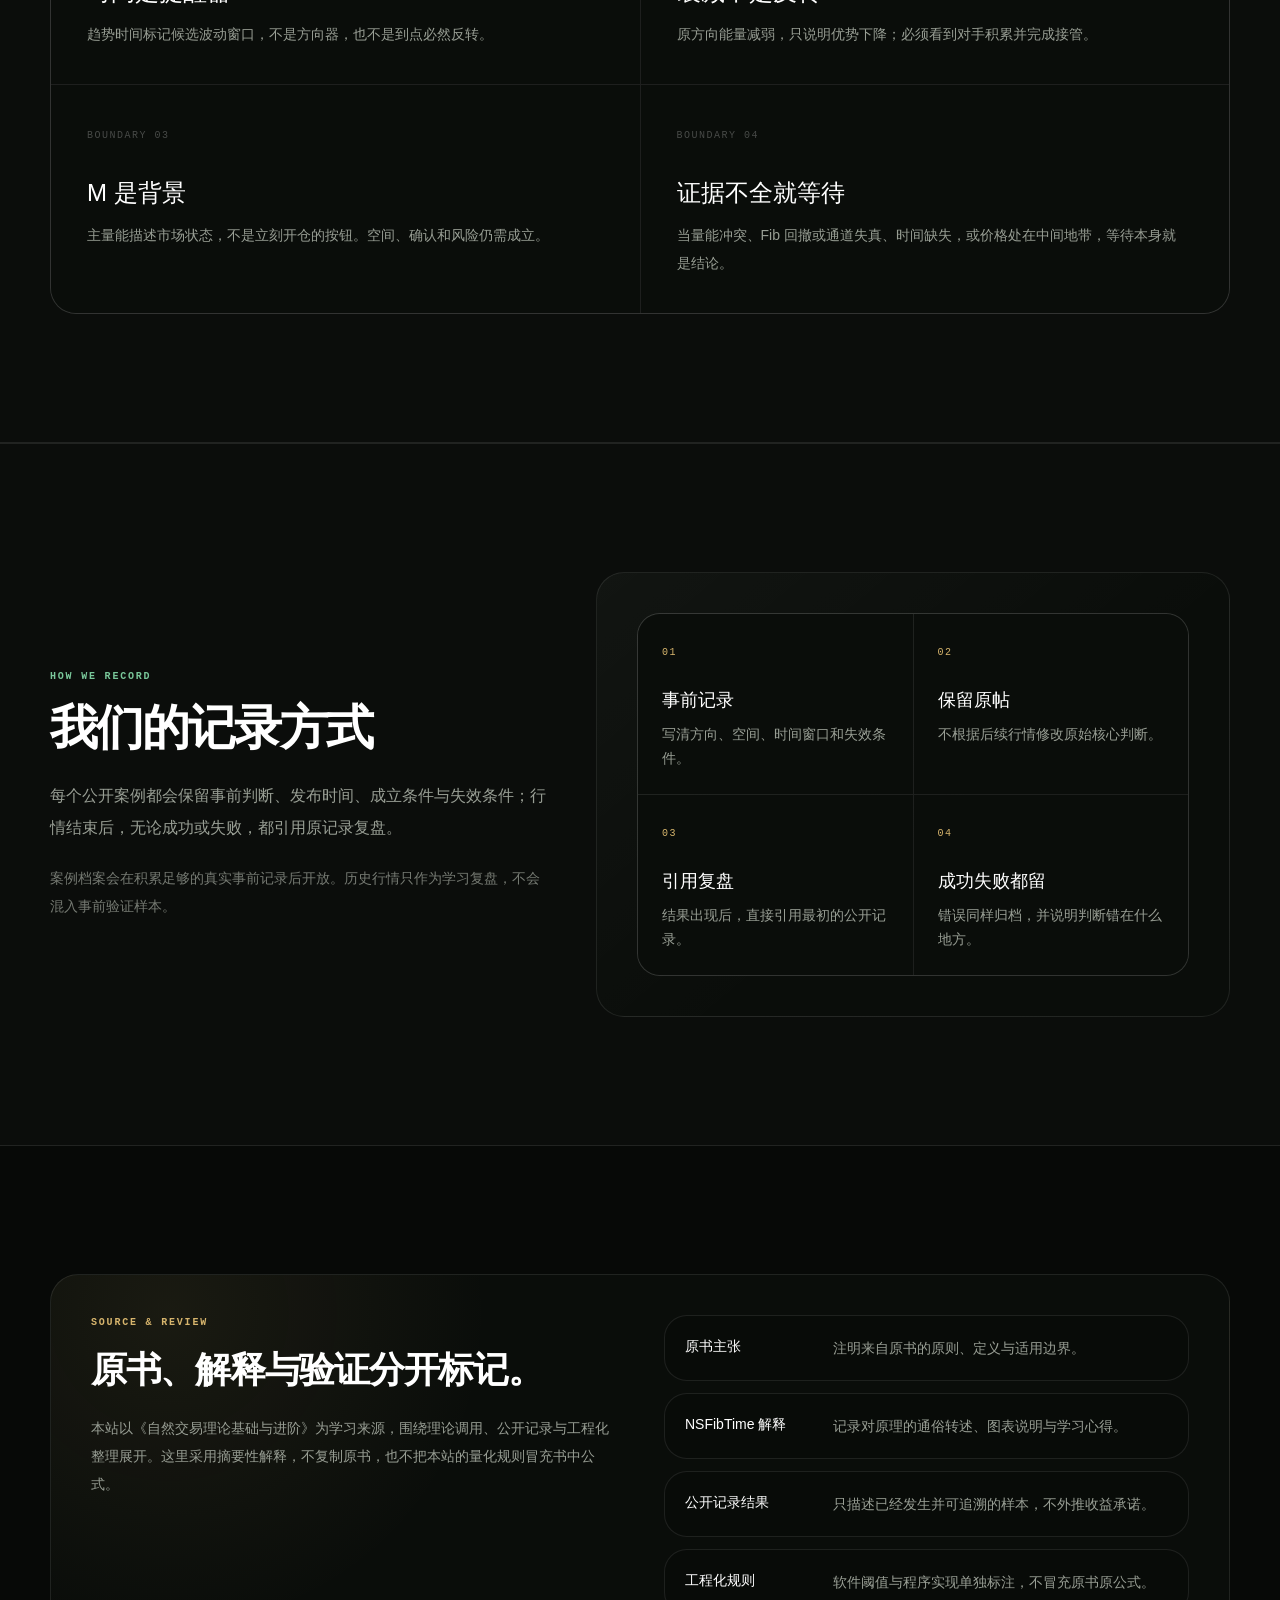
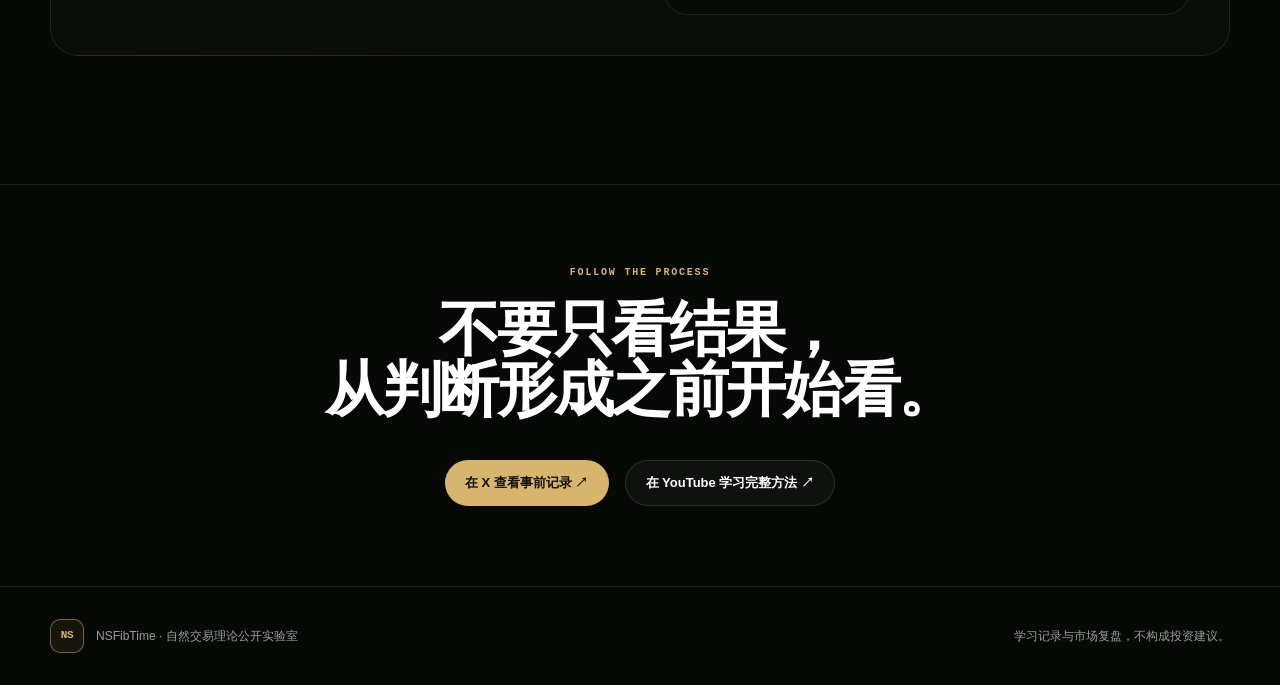
==== commit 1fa29a01: "Fix GitHub Pages layout and styles" ====
--- a/index.html
+++ b/index.html
@@ -1,130 +1,2 @@
-<!DOCTYPE html><html lang="zh-CN"><head><meta charSet="utf-8"/><meta name="viewport" content="width=device-width, initial-scale=1"/><link rel="stylesheet" href="/_next/static/css/index.B4CMGYvd.css"/><title>NSFibTime｜自然交易理论公开实验室</title><meta name="description" content="用量能判断方向，用 Fib 回撤或通道定义价格空间，用趋势时间寻找波动窗口。公开记录有效与失效。"/><meta name="keywords" content="自然交易理论,Fib趋势时间,斐波那契回撤,斐波那契通道,量能,BTC,交易复盘"/><meta property="og:title" content="NSFibTime｜自然交易理论公开实验室"/><meta property="og:description" content="让方向、空间与时间各司其职。公开记录每一次有效与失效。"/><meta property="og:url" content="https://nsfibtime.github.io"/><meta property="og:site_name" content="NSFibTime"/><meta property="og:type" content="website"/><meta property="og:locale" content="zh_CN"/><meta property="og:image" content="https://nsfibtime.github.io/og.png"/><meta property="og:image:width" content="1200"/><meta property="og:image:height" content="630"/><meta property="og:image:alt" content="NSFibTime｜让方向、空间与时间各司其职"/><meta name="twitter:card" content="summary_large_image"/><meta name="twitter:title" content="NSFibTime｜自然交易理论公开实验室"/><meta name="twitter:description" content="让方向、空间与时间各司其职。公开记录每一次有效与失效。"/><meta name="twitter:image" content="https://nsfibtime.github.io/og.png"/><link rel="icon" href="/favicon.svg"/><link rel="canonical" href="https://nsfibtime.github.io"/><link rel="alternate" hrefLang="zh-CN" href="https://nsfibtime.github.io"/><link rel="alternate" hrefLang="en" href="https://nsfibtime.github.io/en"/><link rel="preload" href="/_next/static/_vinext_fonts/geist-8ac0455e797f/geist-98bbbccb.woff2" as="font" type="font/woff2" crossorigin />
-<link rel="preload" href="/_next/static/_vinext_fonts/geist-mono-00e989178794/geist-mono-013b2f2f.woff2" as="font" type="font/woff2" crossorigin />
-<style data-vinext-fonts>/* cyrillic-ext */
-@font-face {
-  font-family: 'Geist';
-  font-style: normal;
-  font-weight: 100 900;
-  font-display: swap;
-  src: url(/_next/static/_vinext_fonts/geist-8ac0455e797f/geist-ff2310f5.woff2) format('woff2');
-  unicode-range: U+0460-052F, U+1C80-1C8A, U+20B4, U+2DE0-2DFF, U+A640-A69F, U+FE2E-FE2F;
-}
-/* cyrillic */
-@font-face {
-  font-family: 'Geist';
-  font-style: normal;
-  font-weight: 100 900;
-  font-display: swap;
-  src: url(/_next/static/_vinext_fonts/geist-8ac0455e797f/geist-875ccdd4.woff2) format('woff2');
-  unicode-range: U+0301, U+0400-045F, U+0490-0491, U+04B0-04B1, U+2116;
-}
-/* vietnamese */
-@font-face {
-  font-family: 'Geist';
-  font-style: normal;
-  font-weight: 100 900;
-  font-display: swap;
-  src: url(/_next/static/_vinext_fonts/geist-8ac0455e797f/geist-52306abf.woff2) format('woff2');
-  unicode-range: U+0102-0103, U+0110-0111, U+0128-0129, U+0168-0169, U+01A0-01A1, U+01AF-01B0, U+0300-0301, U+0303-0304, U+0308-0309, U+0323, U+0329, U+1EA0-1EF9, U+20AB;
-}
-/* latin-ext */
-@font-face {
-  font-family: 'Geist';
-  font-style: normal;
-  font-weight: 100 900;
-  font-display: swap;
-  src: url(/_next/static/_vinext_fonts/geist-8ac0455e797f/geist-001175b1.woff2) format('woff2');
-  unicode-range: U+0100-02BA, U+02BD-02C5, U+02C7-02CC, U+02CE-02D7, U+02DD-02FF, U+0304, U+0308, U+0329, U+1D00-1DBF, U+1E00-1E9F, U+1EF2-1EFF, U+2020, U+20A0-20AB, U+20AD-20C0, U+2113, U+2C60-2C7F, U+A720-A7FF;
-}
-/* latin */
-@font-face {
-  font-family: 'Geist';
-  font-style: normal;
-  font-weight: 100 900;
-  font-display: swap;
-  src: url(/_next/static/_vinext_fonts/geist-8ac0455e797f/geist-98bbbccb.woff2) format('woff2');
-  unicode-range: U+0000-00FF, U+0131, U+0152-0153, U+02BB-02BC, U+02C6, U+02DA, U+02DC, U+0304, U+0308, U+0329, U+2000-206F, U+20AC, U+2122, U+2191, U+2193, U+2212, U+2215, U+FEFF, U+FFFD;
-}
-
-@font-face {
-  font-family: 'Geist Fallback';
-  src: local("Arial");
-  ascent-override: 95.94%;
-  descent-override: 28.16%;
-  line-gap-override: 0.00%;
-  size-adjust: 104.76%;
-}
-
-.__font_geist_19ysh9d { font-family: 'Geist', 'Geist Fallback'; font-style: normal; }
-
-.__variable_geist_19ysh9d { --font-geist-sans: 'Geist', 'Geist Fallback'; }
-
-/* cyrillic-ext */
-@font-face {
-  font-family: 'Geist Mono';
-  font-style: normal;
-  font-weight: 100 900;
-  font-display: swap;
-  src: url(/_next/static/_vinext_fonts/geist-mono-00e989178794/geist-mono-f6b33328.woff2) format('woff2');
-  unicode-range: U+0460-052F, U+1C80-1C8A, U+20B4, U+2DE0-2DFF, U+A640-A69F, U+FE2E-FE2F;
-}
-/* cyrillic */
-@font-face {
-  font-family: 'Geist Mono';
-  font-style: normal;
-  font-weight: 100 900;
-  font-display: swap;
-  src: url(/_next/static/_vinext_fonts/geist-mono-00e989178794/geist-mono-44e03052.woff2) format('woff2');
-  unicode-range: U+0301, U+0400-045F, U+0490-0491, U+04B0-04B1, U+2116;
-}
-/* symbols2 */
-@font-face {
-  font-family: 'Geist Mono';
-  font-style: normal;
-  font-weight: 100 900;
-  font-display: swap;
-  src: url(/_next/static/_vinext_fonts/geist-mono-00e989178794/geist-mono-0638449e.woff2) format('woff2');
-  unicode-range: U+2000-2001, U+2004-2008, U+200A, U+23B8-23BD, U+2500-259F;
-}
-/* vietnamese */
-@font-face {
-  font-family: 'Geist Mono';
-  font-style: normal;
-  font-weight: 100 900;
-  font-display: swap;
-  src: url(/_next/static/_vinext_fonts/geist-mono-00e989178794/geist-mono-971fb274.woff2) format('woff2');
-  unicode-range: U+0102-0103, U+0110-0111, U+0128-0129, U+0168-0169, U+01A0-01A1, U+01AF-01B0, U+0300-0301, U+0303-0304, U+0308-0309, U+0323, U+0329, U+1EA0-1EF9, U+20AB;
-}
-/* latin-ext */
-@font-face {
-  font-family: 'Geist Mono';
-  font-style: normal;
-  font-weight: 100 900;
-  font-display: swap;
-  src: url(/_next/static/_vinext_fonts/geist-mono-00e989178794/geist-mono-44745446.woff2) format('woff2');
-  unicode-range: U+0100-02BA, U+02BD-02C5, U+02C7-02CC, U+02CE-02D7, U+02DD-02FF, U+0304, U+0308, U+0329, U+1D00-1DBF, U+1E00-1E9F, U+1EF2-1EFF, U+2020, U+20A0-20AB, U+20AD-20C0, U+2113, U+2C60-2C7F, U+A720-A7FF;
-}
-/* latin */
-@font-face {
-  font-family: 'Geist Mono';
-  font-style: normal;
-  font-weight: 100 900;
-  font-display: swap;
-  src: url(/_next/static/_vinext_fonts/geist-mono-00e989178794/geist-mono-013b2f2f.woff2) format('woff2');
-  unicode-range: U+0000-00FF, U+0131, U+0152-0153, U+02BB-02BC, U+02C6, U+02DA, U+02DC, U+0304, U+0308, U+0329, U+2000-206F, U+20AC, U+2122, U+2191, U+2193, U+2212, U+2215, U+FEFF, U+FFFD;
-}
-
-@font-face {
-  font-family: 'Geist Mono Fallback';
-  src: local("Arial");
-  ascent-override: 74.67%;
-  descent-override: 21.92%;
-  line-gap-override: 0.00%;
-  size-adjust: 134.59%;
-}
-
-.__font_geist_mono_1001rt9 { font-family: 'Geist Mono', 'Geist Mono Fallback'; font-style: normal; }
-
-.__variable_geist_mono_1001rt9 { --font-geist-mono: 'Geist Mono', 'Geist Mono Fallback'; }
-</style>
-<meta name="generator" content="GitHub Pages"/></head><body class="__variable_geist_19ysh9d __variable_geist_mono_1001rt9 antialiased"><main><header class="site-header"><div class="shell flex h-[72px] items-center justify-between gap-5"><a href="#top" class="flex items-center gap-3" aria-label="NSFibTime 首页"><span class="brand-mark">NS</span><span class="font-mono text-xs font-semibold tracking-[0.16em] text-white">FIBTIME</span></a><nav aria-label="主要导航" class="hidden items-center gap-7 text-sm text-[var(--muted-foreground)] md:flex"><a class="nav-link" href="#theory">理论地图</a><a class="nav-link" href="#verification">记录方式</a></nav><div class="flex items-center gap-2"><a href="/en" class="rounded-full border border-white/12 bg-white/[0.04] px-3 py-2 text-xs font-medium text-[var(--muted-foreground)] transition hover:border-[var(--time)]/50 hover:text-white" lang="en" hrefLang="en">EN</a><a class="rounded-full border border-white/12 bg-white/[0.04] px-4 py-2 text-xs font-medium text-white transition hover:border-[var(--time)]/50 hover:bg-white/[0.08]" href="https://x.com/NSFibTime" target="_blank" rel="noreferrer">关注 X ↗</a></div></div></header><section id="top" class="shell grid min-h-[calc(100vh-72px)] items-center gap-14 py-20 lg:grid-cols-[1.08fr_0.92fr] lg:py-24"><div class="max-w-3xl"><div class="mb-7 flex flex-wrap gap-2"><span class="status-pill border-[var(--energy)]/25 text-[var(--energy)]">公开学习</span><span class="status-pill border-[var(--time)]/25 text-[var(--time)]">事前留证</span><span class="status-pill border-white/10 text-[var(--muted-foreground)]">不承诺收益</span></div><p class="eyebrow text-[var(--time)]">NATURAL TRADING THEORY · PUBLIC LAB</p><h1 class="mt-6 text-balance text-[clamp(3rem,7vw,6.9rem)] font-semibold leading-[0.94] tracking-[-0.055em] text-white">让方向、空间与时间<span class="block text-[var(--muted-foreground)]">各司其职。</span></h1><p class="mt-8 max-w-2xl text-pretty text-base leading-8 text-[var(--muted-foreground)] sm:text-lg">NSFibTime 是自然交易理论的公开学习与市场复盘站。用量能判断方向，用 Fib 回撤或通道定义价格空间，用趋势时间寻找波动窗口，再由闭合 K 线、市场结构与风险纪律完成确认。</p><div class="mt-10 flex flex-wrap items-center gap-4"><a class="primary-cta" href="#theory">从理论地图开始 <span aria-hidden="true">↓</span></a><a class="secondary-cta" href="#verification">查看我们的记录方式</a></div><p class="mt-7 max-w-xl text-xs leading-6 text-[var(--muted-foreground)]/75">本站记录的是分析过程与验证结果，不提供确定性行情预言，也不构成投资建议。</p></div><figure class="signal-panel relative min-h-[430px] overflow-hidden rounded-[28px] border border-white/10 p-5 sm:p-7" aria-labelledby="signal-caption-zh"><div class="mb-8 flex items-start justify-between gap-4"><div><p class="eyebrow text-[var(--muted-foreground)]">MARKET READING</p><figcaption id="signal-caption-zh" class="mt-2 text-lg font-medium text-white">方向 · 空间 · 时间</figcaption></div><span class="rounded-full border border-white/10 bg-white/[0.04] px-3 py-1.5 font-mono text-[10px] tracking-[0.16em] text-[var(--muted-foreground)]">4H / CLOSED</span></div><svg viewBox="0 0 380 260" class="h-auto w-full"><title>量能、斐波那契价格空间和趋势时间各自提供不同证据</title><defs><linearGradient id="area-zh" x1="0" y1="0" x2="0" y2="1"><stop offset="0%" stop-color="var(--energy)" stop-opacity="0.24"></stop><stop offset="100%" stop-color="var(--energy)" stop-opacity="0"></stop></linearGradient></defs><line x1="18" y1="42" x2="362" y2="42" stroke="white" stroke-opacity="0.07"></line><line x1="18" y1="78" x2="362" y2="78" stroke="white" stroke-opacity="0.07"></line><line x1="18" y1="114" x2="362" y2="114" stroke="white" stroke-opacity="0.07"></line><line x1="18" y1="150" x2="362" y2="150" stroke="white" stroke-opacity="0.07"></line><line x1="18" y1="186" x2="362" y2="186" stroke="white" stroke-opacity="0.07"></line><line x1="70" y1="20" x2="70" y2="210" stroke="white" stroke-opacity="0.05"></line><line x1="122" y1="20" x2="122" y2="210" stroke="white" stroke-opacity="0.05"></line><line x1="174" y1="20" x2="174" y2="210" stroke="white" stroke-opacity="0.05"></line><line x1="226" y1="20" x2="226" y2="210" stroke="white" stroke-opacity="0.05"></line><line x1="278" y1="20" x2="278" y2="210" stroke="white" stroke-opacity="0.05"></line><line x1="330" y1="20" x2="330" y2="210" stroke="white" stroke-opacity="0.05"></line><line x1="22" y1="80" x2="358" y2="80" stroke="var(--space)" stroke-opacity="0.5" stroke-dasharray="5 7"></line><text x="24" y="72" fill="var(--space)" font-size="8" letter-spacing="1.4">FIB SPACE</text><rect x="247" y="20" width="42" height="190" fill="var(--time)" opacity="0.07"></rect><line x1="268" y1="20" x2="268" y2="210" stroke="var(--time)" stroke-opacity="0.8" stroke-dasharray="3 5"></line><text x="276" y="31" fill="var(--time)" font-size="8" letter-spacing="1.4">TIME WINDOW</text><g opacity="0.64"><line x1="30" y1="119" x2="30" y2="156" stroke="var(--energy)" stroke-width="1.2"></line><rect x="25" y="130" width="10" height="16" rx="1.5" fill="var(--energy)"></rect></g><g opacity="0.64"><line x1="58" y1="124" x2="58" y2="150" stroke="var(--risk)" stroke-width="1.2"></line><rect x="53" y="132" width="10" height="7" rx="1.5" fill="var(--risk)"></rect></g><g opacity="1"><line x1="86" y1="107" x2="86" y2="147" stroke="var(--energy)" stroke-width="1.2"></line><rect x="81" y="116" width="10" height="24" rx="1.5" fill="var(--energy)"></rect></g><g opacity="1"><line x1="114" y1="90" x2="114" y2="128" stroke="var(--energy)" stroke-width="1.2"></line><rect x="109" y="98" width="10" height="21" rx="1.5" fill="var(--energy)"></rect></g><g opacity="1"><line x1="142" y1="92" x2="142" y2="119" stroke="var(--risk)" stroke-width="1.2"></line><rect x="137" y="101" width="10" height="8" rx="1.5" fill="var(--risk)"></rect></g><g opacity="1"><line x1="170" y1="73" x2="170" y2="117" stroke="var(--energy)" stroke-width="1.2"></line><rect x="165" y="81" width="10" height="29" rx="1.5" fill="var(--energy)"></rect></g><g opacity="1"><line x1="198" y1="55" x2="198" y2="92" stroke="var(--energy)" stroke-width="1.2"></line><rect x="193" y="66" width="10" height="18" rx="1.5" fill="var(--energy)"></rect></g><g opacity="1"><line x1="226" y1="59" x2="226" y2="88" stroke="var(--risk)" stroke-width="1.2"></line><rect x="221" y="68" width="10" height="7" rx="1.5" fill="var(--risk)"></rect></g><g opacity="1"><line x1="254" y1="39" x2="254" y2="84" stroke="var(--energy)" stroke-width="1.2"></line><rect x="249" y="48" width="10" height="28" rx="1.5" fill="var(--energy)"></rect></g><g opacity="1"><line x1="282" y1="43" x2="282" y2="68" stroke="var(--risk)" stroke-width="1.2"></line><rect x="277" y="50" width="10" height="7" rx="1.5" fill="var(--risk)"></rect></g><g opacity="1"><line x1="310" y1="25" x2="310" y2="66" stroke="var(--energy)" stroke-width="1.2"></line><rect x="305" y="34" width="10" height="24" rx="1.5" fill="var(--energy)"></rect></g><g opacity="1"><line x1="338" y1="28" x2="338" y2="55" stroke="var(--risk)" stroke-width="1.2"></line><rect x="333" y="36" width="10" height="8" rx="1.5" fill="var(--risk)"></rect></g><path d="M20 235 C52 229 66 236 92 218 C122 198 144 224 170 202 C197 180 216 204 242 177 C266 153 284 168 310 137 C328 117 342 112 360 92 L360 252 L20 252 Z" fill="url(#area-zh)"></path><path d="M20 235 C52 229 66 236 92 218 C122 198 144 224 170 202 C197 180 216 204 242 177 C266 153 284 168 310 137 C328 117 342 112 360 92" fill="none" stroke="var(--energy)" stroke-width="2" stroke-linecap="round"></path><text x="22" y="249" fill="var(--energy)" font-size="8" letter-spacing="1.4">ENERGY WAVE</text></svg><div class="mt-3 grid grid-cols-3 gap-2 border-t border-white/8 pt-4 font-mono text-[10px] tracking-[0.08em]"><span class="text-[var(--energy)]">能量 / 方向</span><span class="text-center text-[var(--space)]">回撤或通道 / 空间</span><span class="text-right text-[var(--time)]">趋势 / 时间</span></div></figure></section><section id="theory" class="border-y border-white/8 bg-white/[0.018] py-24 sm:py-32"><div class="shell"><div class="grid gap-8 lg:grid-cols-[0.8fr_1.2fr] lg:items-end"><div><p class="eyebrow text-[var(--time)]">THE CORE TRIAD</p><h2 class="mt-5 text-4xl font-semibold tracking-[-0.035em] text-white sm:text-5xl">核心三要素</h2></div><p class="max-w-2xl text-base leading-8 text-[var(--muted-foreground)] lg:justify-self-end">自然交易理论不是寻找一个万能点位，而是把职责不同的证据分开。方向不由价格位置代替，时间窗口也不替代量能判断。</p></div><div class="mt-14 grid gap-4 lg:grid-cols-3"><article class="theory-card"><div class="flex items-center justify-between"><span class="font-mono text-[11px] tracking-[0.14em] text-[var(--energy)]">ENERGY / 能量</span><span class="font-mono text-[11px] text-white/25">01</span></div><h3 class="mt-16 text-2xl font-medium tracking-[-0.02em] text-white">先判断谁在推动市场</h3><p class="mt-4 text-sm leading-7 text-[var(--muted-foreground)]">观察量能的连续增强、衰减、休息与接管。能量负责方向，但一方衰减并不等于另一方已经成立。</p></article><article class="theory-card"><div class="flex items-center justify-between"><span class="font-mono text-[11px] tracking-[0.14em] text-[var(--space)]">SPACE / 空间</span><span class="font-mono text-[11px] text-white/25">02</span></div><h3 class="mt-16 text-2xl font-medium tracking-[-0.02em] text-white">再确定价格所处的位置</h3><p class="mt-4 text-sm leading-7 text-[var(--muted-foreground)]">Fib 回撤或通道用于定义价格空间与引力区域：回撤侧重当前波段的位置，通道辅助观察更长周期的空间。它们都是候选条件，不是触线即反转的开关。</p></article><article class="theory-card"><div class="flex items-center justify-between"><span class="font-mono text-[11px] tracking-[0.14em] text-[var(--time)]">TIME / 时间</span><span class="font-mono text-[11px] text-white/25">03</span></div><h3 class="mt-16 text-2xl font-medium tracking-[-0.02em] text-white">最后等待波动窗口</h3><p class="mt-4 text-sm leading-7 text-[var(--muted-foreground)]">Fib 趋势时间用于寻找波动更可能放大的候选窗口。它提醒何时提高关注，却不单独预测方向。</p></article></div></div></section><section class="py-24 sm:py-32"><div class="shell"><div class="grid gap-12 lg:grid-cols-[0.72fr_1.28fr]"><div class="lg:sticky lg:top-28 lg:self-start"><p class="eyebrow text-[var(--time)]">THE DECISION CHAIN</p><h2 class="mt-5 max-w-sm text-4xl font-semibold tracking-[-0.04em] text-white sm:text-5xl">不是信号叠加，<br/>而是职责接力。</h2><p class="mt-6 max-w-md text-sm leading-7 text-[var(--muted-foreground)]">前一步没有形成清楚结论，后一步就不能替它补答案。空间不能制造方向，K 柱也不能推翻量能背景。</p></div><ol class="workflow-list"><li class="workflow-step"><div class="flex items-center justify-between gap-4"><span class="font-mono text-[11px] tracking-[0.14em] text-[var(--time)]">M / H / L</span><span class="font-mono text-xs text-white/20">0<!-- -->1</span></div><h3 class="mt-6 text-2xl font-medium tracking-[-0.025em] text-white">量能确定唯一方向</h3><p class="mt-3 max-w-2xl text-sm leading-7 text-[var(--muted-foreground)]">以 4H 已收盘量柱为主要观察对象，把多空量能看成连续波浪。M 描述较长周期的主量背景，H/L 描述短周期的增强、休息、消耗与反向积累。</p></li><li class="workflow-step"><div class="flex items-center justify-between gap-4"><span class="font-mono text-[11px] tracking-[0.14em] text-[var(--time)]">0 → 1</span><span class="font-mono text-xs text-white/20">0<!-- -->2</span></div><h3 class="mt-6 text-2xl font-medium tracking-[-0.025em] text-white">Fib 回撤或通道核对价格空间</h3><p class="mt-3 max-w-2xl text-sm leading-7 text-[var(--muted-foreground)]">回撤用于观察当前波段的位置与引力区域；通道辅助观察更长周期的价格空间，需要由多段走势持续确认。触及回撤线、通道线或通道失效，都不能单独判定反转。</p></li><li class="workflow-step"><div class="flex items-center justify-between gap-4"><span class="font-mono text-[11px] tracking-[0.14em] text-[var(--time)]">0.618 · 1 · 1.618</span><span class="font-mono text-xs text-white/20">0<!-- -->3</span></div><h3 class="mt-6 text-2xl font-medium tracking-[-0.025em] text-white">趋势时间安排关注窗口</h3><p class="mt-3 max-w-2xl text-sm leading-7 text-[var(--muted-foreground)]">通过历史中有量且波动明显的 K 柱校准节奏。时间线只回答“何时更值得关注”，不替量能回答“向哪边走”。</p></li><li class="workflow-step"><div class="flex items-center justify-between gap-4"><span class="font-mono text-[11px] tracking-[0.14em] text-[var(--time)]">4H → 2H / 1H</span><span class="font-mono text-xs text-white/20">0<!-- -->4</span></div><h3 class="mt-6 text-2xl font-medium tracking-[-0.025em] text-white">闭合 K 柱确认动作</h3><p class="mt-3 max-w-2xl text-sm leading-7 text-[var(--muted-foreground)]">平庸、相对强势、绝对强势与均势用于改善极短周期动作。低周期确认不能推翻高周期主量背景，未收盘 K 柱不作为最终结论。</p></li><li class="workflow-step"><div class="flex items-center justify-between gap-4"><span class="font-mono text-[11px] tracking-[0.14em] text-[var(--time)]">RISK FIRST</span><span class="font-mono text-xs text-white/20">0<!-- -->5</span></div><h3 class="mt-6 text-2xl font-medium tracking-[-0.025em] text-white">先定义错误的代价</h3><p class="mt-3 max-w-2xl text-sm leading-7 text-[var(--muted-foreground)]">判断可以有不确定性，执行不能随意。开仓前必须知道判断何时失效、最多承受多少损失，以及自己是否正在追逐或补亏。</p></li></ol></div></div></section><section class="border-y border-white/8 bg-white/[0.018] py-24 sm:py-32"><div class="shell"><div class="grid gap-8 lg:grid-cols-[1fr_1fr] lg:items-end"><div><p class="eyebrow text-[var(--risk)]">FOUR BOUNDARIES</p><h2 class="mt-5 text-4xl font-semibold tracking-[-0.04em] text-white sm:text-5xl">四条不能混淆的边界</h2></div><p class="max-w-xl text-sm leading-7 text-[var(--muted-foreground)] lg:justify-self-end">公开定义首先说明理论不负责什么。只有边界稳定，事后复盘才不会把任何行情都解释成“原本就在理论之内”。</p></div><div class="mt-14 grid gap-px overflow-hidden rounded-[26px] border border-white/8 bg-white/8 md:grid-cols-2"><article class="bg-[#0a0d0a] p-7 sm:p-9"><span class="font-mono text-[10px] tracking-[0.15em] text-white/25">BOUNDARY 0<!-- -->1</span><h3 class="mt-8 text-2xl font-medium text-white">时间是提醒器</h3><p class="mt-3 max-w-lg text-sm leading-7 text-[var(--muted-foreground)]">趋势时间标记候选波动窗口，不是方向器，也不是到点必然反转。</p></article><article class="bg-[#0a0d0a] p-7 sm:p-9"><span class="font-mono text-[10px] tracking-[0.15em] text-white/25">BOUNDARY 0<!-- -->2</span><h3 class="mt-8 text-2xl font-medium text-white">衰减不是反转</h3><p class="mt-3 max-w-lg text-sm leading-7 text-[var(--muted-foreground)]">原方向能量减弱，只说明优势下降；必须看到对手积累并完成接管。</p></article><article class="bg-[#0a0d0a] p-7 sm:p-9"><span class="font-mono text-[10px] tracking-[0.15em] text-white/25">BOUNDARY 0<!-- -->3</span><h3 class="mt-8 text-2xl font-medium text-white">M 是背景</h3><p class="mt-3 max-w-lg text-sm leading-7 text-[var(--muted-foreground)]">主量能描述市场状态，不是立刻开仓的按钮。空间、确认和风险仍需成立。</p></article><article class="bg-[#0a0d0a] p-7 sm:p-9"><span class="font-mono text-[10px] tracking-[0.15em] text-white/25">BOUNDARY 0<!-- -->4</span><h3 class="mt-8 text-2xl font-medium text-white">证据不全就等待</h3><p class="mt-3 max-w-lg text-sm leading-7 text-[var(--muted-foreground)]">当量能冲突、Fib 回撤或通道失真、时间缺失，或价格处在中间地带，等待本身就是结论。</p></article></div></div></section><section id="verification" class="scroll-mt-20 border-y border-white/8 bg-white/[0.018] py-24 sm:py-32"><div class="shell grid gap-12 lg:grid-cols-[0.88fr_1.12fr] lg:items-center"><div><p class="eyebrow text-[var(--energy)]">HOW WE RECORD</p><h2 class="mt-5 text-4xl font-semibold tracking-[-0.04em] text-white sm:text-5xl">我们的记录方式</h2><p class="mt-7 max-w-xl text-base leading-8 text-[var(--muted-foreground)]">每个公开案例都会保留事前判断、发布时间、成立条件与失效条件；行情结束后，无论成功或失败，都引用原记录复盘。</p><p class="mt-5 max-w-xl text-sm leading-7 text-[var(--muted-foreground)]/75">案例档案会在积累足够的真实事前记录后开放。历史行情只作为学习复盘，不会混入事前验证样本。</p></div><div class="protocol-panel"><div class="grid gap-px overflow-hidden rounded-2xl border border-white/8 bg-white/8 sm:grid-cols-2"><div class="bg-[#0a0d0a] p-6"><span class="font-mono text-[10px] tracking-[0.15em] text-[var(--time)]">01</span><h3 class="mt-6 text-lg font-medium text-white">事前记录</h3><p class="mt-2 text-sm leading-6 text-[var(--muted-foreground)]">写清方向、空间、时间窗口和失效条件。</p></div><div class="bg-[#0a0d0a] p-6"><span class="font-mono text-[10px] tracking-[0.15em] text-[var(--time)]">02</span><h3 class="mt-6 text-lg font-medium text-white">保留原帖</h3><p class="mt-2 text-sm leading-6 text-[var(--muted-foreground)]">不根据后续行情修改原始核心判断。</p></div><div class="bg-[#0a0d0a] p-6"><span class="font-mono text-[10px] tracking-[0.15em] text-[var(--time)]">03</span><h3 class="mt-6 text-lg font-medium text-white">引用复盘</h3><p class="mt-2 text-sm leading-6 text-[var(--muted-foreground)]">结果出现后，直接引用最初的公开记录。</p></div><div class="bg-[#0a0d0a] p-6"><span class="font-mono text-[10px] tracking-[0.15em] text-[var(--time)]">04</span><h3 class="mt-6 text-lg font-medium text-white">成功失败都留</h3><p class="mt-2 text-sm leading-6 text-[var(--muted-foreground)]">错误同样归档，并说明判断错在什么地方。</p></div></div></div></div></section><section class="py-24 sm:py-32"><div class="shell"><div class="source-card grid gap-12 lg:grid-cols-[1fr_1fr]"><div><p class="eyebrow text-[var(--time)]">SOURCE &amp; REVIEW</p><h2 class="mt-5 text-3xl font-semibold tracking-[-0.035em] text-white sm:text-4xl">原书、解释与验证分开标记。</h2><p class="mt-6 max-w-xl text-sm leading-7 text-[var(--muted-foreground)]">本站以《自然交易理论基础与进阶》为学习来源，围绕理论调用、公开记录与工程化整理展开。这里采用摘要性解释，不复制原书，也不把本站的量化规则冒充书中公式。</p></div><div class="grid gap-3"><div class="grid gap-2 rounded-2xl border border-white/8 bg-black/15 p-5 sm:grid-cols-[128px_1fr] sm:gap-5"><span class="text-sm font-medium text-white">原书主张</span><span class="text-sm leading-6 text-[var(--muted-foreground)]">注明来自原书的原则、定义与适用边界。</span></div><div class="grid gap-2 rounded-2xl border border-white/8 bg-black/15 p-5 sm:grid-cols-[128px_1fr] sm:gap-5"><span class="text-sm font-medium text-white">NSFibTime 解释</span><span class="text-sm leading-6 text-[var(--muted-foreground)]">记录对原理的通俗转述、图表说明与学习心得。</span></div><div class="grid gap-2 rounded-2xl border border-white/8 bg-black/15 p-5 sm:grid-cols-[128px_1fr] sm:gap-5"><span class="text-sm font-medium text-white">公开记录结果</span><span class="text-sm leading-6 text-[var(--muted-foreground)]">只描述已经发生并可追溯的样本，不外推收益承诺。</span></div><div class="grid gap-2 rounded-2xl border border-white/8 bg-black/15 p-5 sm:grid-cols-[128px_1fr] sm:gap-5"><span class="text-sm font-medium text-white">工程化规则</span><span class="text-sm leading-6 text-[var(--muted-foreground)]">软件阈值与程序实现单独标注，不冒充原书原公式。</span></div></div></div></div></section><section class="border-t border-white/8 py-20"><div class="shell text-center"><p class="eyebrow text-[var(--time)]">FOLLOW THE PROCESS</p><h2 class="mx-auto mt-5 max-w-3xl text-4xl font-semibold tracking-[-0.045em] text-white sm:text-6xl">不要只看结果，<br/>从判断形成之前开始看。</h2><div class="mt-10 flex flex-wrap justify-center gap-4"><a class="primary-cta" href="https://x.com/NSFibTime" target="_blank" rel="noreferrer">在 X 查看事前记录 ↗</a><a class="secondary-cta" href="https://www.youtube.com/@NSFibTime" target="_blank" rel="noreferrer">在 YouTube 学习完整方法 ↗</a></div></div></section><footer class="border-t border-white/8 py-8"><div class="shell flex flex-col gap-4 text-xs text-[var(--muted-foreground)] sm:flex-row sm:items-center sm:justify-between"><div class="flex items-center gap-3"><span class="brand-mark">NS</span><span>NSFibTime · 自然交易理论公开实验室</span></div><p>学习记录与市场复盘，不构成投资建议。</p></div></footer></main></body></html>+<!DOCTYPE html><html lang="zh-CN"><head><meta charSet="utf-8"/><meta name="viewport" content="width=device-width, initial-scale=1"/><link rel="stylesheet" href="/styles.css"/><title>NSFibTime｜自然交易理论公开实验室</title><meta name="description" content="用量能判断方向，用 Fib 回撤或通道定义价格空间，用趋势时间寻找波动窗口。公开记录有效与失效。"/><meta name="keywords" content="自然交易理论,Fib趋势时间,斐波那契回撤,斐波那契通道,量能,BTC,交易复盘"/><meta property="og:title" content="NSFibTime｜自然交易理论公开实验室"/><meta property="og:description" content="让方向、空间与时间各司其职。公开记录每一次有效与失效。"/><meta property="og:url" content="https://nsfibtime.github.io"/><meta property="og:site_name" content="NSFibTime"/><meta property="og:type" content="website"/><meta property="og:locale" content="zh_CN"/><meta property="og:image" content="https://nsfibtime.github.io/og.png"/><meta property="og:image:width" content="1200"/><meta property="og:image:height" content="630"/><meta property="og:image:alt" content="NSFibTime｜让方向、空间与时间各司其职"/><meta name="twitter:card" content="summary_large_image"/><meta name="twitter:title" content="NSFibTime｜自然交易理论公开实验室"/><meta name="twitter:description" content="让方向、空间与时间各司其职。公开记录每一次有效与失效。"/><meta name="twitter:image" content="https://nsfibtime.github.io/og.png"/><link rel="icon" href="/favicon.svg"/><link rel="canonical" href="https://nsfibtime.github.io"/><link rel="alternate" hrefLang="zh-CN" href="https://nsfibtime.github.io"/><link rel="alternate" hrefLang="en" href="https://nsfibtime.github.io/en"/>
+<style>:root{--font-geist-sans:Inter,-apple-system,BlinkMacSystemFont,"Segoe UI",sans-serif;--font-geist-mono:"SFMono-Regular",Consolas,"Liberation Mono",monospace}</style><meta name="generator" content="GitHub Pages"/></head><body class="__variable_geist_19ysh9d __variable_geist_mono_1001rt9 antialiased"><main><header class="site-header"><div class="shell flex h-[72px] items-center justify-between gap-5"><a href="#top" class="flex items-center gap-3" aria-label="NSFibTime 首页"><span class="brand-mark">NS</span><span class="font-mono text-xs font-semibold tracking-[0.16em] text-white">FIBTIME</span></a><nav aria-label="主要导航" class="hidden items-center gap-7 text-sm text-[var(--muted-foreground)] md:flex"><a class="nav-link" href="#theory">理论地图</a><a class="nav-link" href="#verification">记录方式</a></nav><div class="flex items-center gap-2"><a href="/en" class="rounded-full border border-white/12 bg-white/[0.04] px-3 py-2 text-xs font-medium text-[var(--muted-foreground)] transition hover:border-[var(--time)]/50 hover:text-white" lang="en" hrefLang="en">EN</a><a class="rounded-full border border-white/12 bg-white/[0.04] px-4 py-2 text-xs font-medium text-white transition hover:border-[var(--time)]/50 hover:bg-white/[0.08]" href="https://x.com/NSFibTime" target="_blank" rel="noreferrer">关注 X ↗</a></div></div></header><section id="top" class="shell grid min-h-[calc(100vh-72px)] items-center gap-14 py-20 lg:grid-cols-[1.08fr_0.92fr] lg:py-24"><div class="max-w-3xl"><div class="mb-7 flex flex-wrap gap-2"><span class="status-pill border-[var(--energy)]/25 text-[var(--energy)]">公开学习</span><span class="status-pill border-[var(--time)]/25 text-[var(--time)]">事前留证</span><span class="status-pill border-white/10 text-[var(--muted-foreground)]">不承诺收益</span></div><p class="eyebrow text-[var(--time)]">NATURAL TRADING THEORY · PUBLIC LAB</p><h1 class="mt-6 text-balance text-[clamp(3rem,7vw,6.9rem)] font-semibold leading-[0.94] tracking-[-0.055em] text-white">让方向、空间与时间<span class="block text-[var(--muted-foreground)]">各司其职。</span></h1><p class="mt-8 max-w-2xl text-pretty text-base leading-8 text-[var(--muted-foreground)] sm:text-lg">NSFibTime 是自然交易理论的公开学习与市场复盘站。用量能判断方向，用 Fib 回撤或通道定义价格空间，用趋势时间寻找波动窗口，再由闭合 K 线、市场结构与风险纪律完成确认。</p><div class="mt-10 flex flex-wrap items-center gap-4"><a class="primary-cta" href="#theory">从理论地图开始 <span aria-hidden="true">↓</span></a><a class="secondary-cta" href="#verification">查看我们的记录方式</a></div><p class="mt-7 max-w-xl text-xs leading-6 text-[var(--muted-foreground)]/75">本站记录的是分析过程与验证结果，不提供确定性行情预言，也不构成投资建议。</p></div><figure class="signal-panel relative min-h-[430px] overflow-hidden rounded-[28px] border border-white/10 p-5 sm:p-7" aria-labelledby="signal-caption-zh"><div class="mb-8 flex items-start justify-between gap-4"><div><p class="eyebrow text-[var(--muted-foreground)]">MARKET READING</p><figcaption id="signal-caption-zh" class="mt-2 text-lg font-medium text-white">方向 · 空间 · 时间</figcaption></div><span class="rounded-full border border-white/10 bg-white/[0.04] px-3 py-1.5 font-mono text-[10px] tracking-[0.16em] text-[var(--muted-foreground)]">4H / CLOSED</span></div><svg viewBox="0 0 380 260" class="h-auto w-full"><title>量能、斐波那契价格空间和趋势时间各自提供不同证据</title><defs><linearGradient id="area-zh" x1="0" y1="0" x2="0" y2="1"><stop offset="0%" stop-color="var(--energy)" stop-opacity="0.24"></stop><stop offset="100%" stop-color="var(--energy)" stop-opacity="0"></stop></linearGradient></defs><line x1="18" y1="42" x2="362" y2="42" stroke="white" stroke-opacity="0.07"></line><line x1="18" y1="78" x2="362" y2="78" stroke="white" stroke-opacity="0.07"></line><line x1="18" y1="114" x2="362" y2="114" stroke="white" stroke-opacity="0.07"></line><line x1="18" y1="150" x2="362" y2="150" stroke="white" stroke-opacity="0.07"></line><line x1="18" y1="186" x2="362" y2="186" stroke="white" stroke-opacity="0.07"></line><line x1="70" y1="20" x2="70" y2="210" stroke="white" stroke-opacity="0.05"></line><line x1="122" y1="20" x2="122" y2="210" stroke="white" stroke-opacity="0.05"></line><line x1="174" y1="20" x2="174" y2="210" stroke="white" stroke-opacity="0.05"></line><line x1="226" y1="20" x2="226" y2="210" stroke="white" stroke-opacity="0.05"></line><line x1="278" y1="20" x2="278" y2="210" stroke="white" stroke-opacity="0.05"></line><line x1="330" y1="20" x2="330" y2="210" stroke="white" stroke-opacity="0.05"></line><line x1="22" y1="80" x2="358" y2="80" stroke="var(--space)" stroke-opacity="0.5" stroke-dasharray="5 7"></line><text x="24" y="72" fill="var(--space)" font-size="8" letter-spacing="1.4">FIB SPACE</text><rect x="247" y="20" width="42" height="190" fill="var(--time)" opacity="0.07"></rect><line x1="268" y1="20" x2="268" y2="210" stroke="var(--time)" stroke-opacity="0.8" stroke-dasharray="3 5"></line><text x="276" y="31" fill="var(--time)" font-size="8" letter-spacing="1.4">TIME WINDOW</text><g opacity="0.64"><line x1="30" y1="119" x2="30" y2="156" stroke="var(--energy)" stroke-width="1.2"></line><rect x="25" y="130" width="10" height="16" rx="1.5" fill="var(--energy)"></rect></g><g opacity="0.64"><line x1="58" y1="124" x2="58" y2="150" stroke="var(--risk)" stroke-width="1.2"></line><rect x="53" y="132" width="10" height="7" rx="1.5" fill="var(--risk)"></rect></g><g opacity="1"><line x1="86" y1="107" x2="86" y2="147" stroke="var(--energy)" stroke-width="1.2"></line><rect x="81" y="116" width="10" height="24" rx="1.5" fill="var(--energy)"></rect></g><g opacity="1"><line x1="114" y1="90" x2="114" y2="128" stroke="var(--energy)" stroke-width="1.2"></line><rect x="109" y="98" width="10" height="21" rx="1.5" fill="var(--energy)"></rect></g><g opacity="1"><line x1="142" y1="92" x2="142" y2="119" stroke="var(--risk)" stroke-width="1.2"></line><rect x="137" y="101" width="10" height="8" rx="1.5" fill="var(--risk)"></rect></g><g opacity="1"><line x1="170" y1="73" x2="170" y2="117" stroke="var(--energy)" stroke-width="1.2"></line><rect x="165" y="81" width="10" height="29" rx="1.5" fill="var(--energy)"></rect></g><g opacity="1"><line x1="198" y1="55" x2="198" y2="92" stroke="var(--energy)" stroke-width="1.2"></line><rect x="193" y="66" width="10" height="18" rx="1.5" fill="var(--energy)"></rect></g><g opacity="1"><line x1="226" y1="59" x2="226" y2="88" stroke="var(--risk)" stroke-width="1.2"></line><rect x="221" y="68" width="10" height="7" rx="1.5" fill="var(--risk)"></rect></g><g opacity="1"><line x1="254" y1="39" x2="254" y2="84" stroke="var(--energy)" stroke-width="1.2"></line><rect x="249" y="48" width="10" height="28" rx="1.5" fill="var(--energy)"></rect></g><g opacity="1"><line x1="282" y1="43" x2="282" y2="68" stroke="var(--risk)" stroke-width="1.2"></line><rect x="277" y="50" width="10" height="7" rx="1.5" fill="var(--risk)"></rect></g><g opacity="1"><line x1="310" y1="25" x2="310" y2="66" stroke="var(--energy)" stroke-width="1.2"></line><rect x="305" y="34" width="10" height="24" rx="1.5" fill="var(--energy)"></rect></g><g opacity="1"><line x1="338" y1="28" x2="338" y2="55" stroke="var(--risk)" stroke-width="1.2"></line><rect x="333" y="36" width="10" height="8" rx="1.5" fill="var(--risk)"></rect></g><path d="M20 235 C52 229 66 236 92 218 C122 198 144 224 170 202 C197 180 216 204 242 177 C266 153 284 168 310 137 C328 117 342 112 360 92 L360 252 L20 252 Z" fill="url(#area-zh)"></path><path d="M20 235 C52 229 66 236 92 218 C122 198 144 224 170 202 C197 180 216 204 242 177 C266 153 284 168 310 137 C328 117 342 112 360 92" fill="none" stroke="var(--energy)" stroke-width="2" stroke-linecap="round"></path><text x="22" y="249" fill="var(--energy)" font-size="8" letter-spacing="1.4">ENERGY WAVE</text></svg><div class="mt-3 grid grid-cols-3 gap-2 border-t border-white/8 pt-4 font-mono text-[10px] tracking-[0.08em]"><span class="text-[var(--energy)]">能量 / 方向</span><span class="text-center text-[var(--space)]">回撤或通道 / 空间</span><span class="text-right text-[var(--time)]">趋势 / 时间</span></div></figure></section><section id="theory" class="border-y border-white/8 bg-white/[0.018] py-24 sm:py-32"><div class="shell"><div class="grid gap-8 lg:grid-cols-[0.8fr_1.2fr] lg:items-end"><div><p class="eyebrow text-[var(--time)]">THE CORE TRIAD</p><h2 class="mt-5 text-4xl font-semibold tracking-[-0.035em] text-white sm:text-5xl">核心三要素</h2></div><p class="max-w-2xl text-base leading-8 text-[var(--muted-foreground)] lg:justify-self-end">自然交易理论不是寻找一个万能点位，而是把职责不同的证据分开。方向不由价格位置代替，时间窗口也不替代量能判断。</p></div><div class="mt-14 grid gap-4 lg:grid-cols-3"><article class="theory-card"><div class="flex items-center justify-between"><span class="font-mono text-[11px] tracking-[0.14em] text-[var(--energy)]">ENERGY / 能量</span><span class="font-mono text-[11px] text-white/25">01</span></div><h3 class="mt-16 text-2xl font-medium tracking-[-0.02em] text-white">先判断谁在推动市场</h3><p class="mt-4 text-sm leading-7 text-[var(--muted-foreground)]">观察量能的连续增强、衰减、休息与接管。能量负责方向，但一方衰减并不等于另一方已经成立。</p></article><article class="theory-card"><div class="flex items-center justify-between"><span class="font-mono text-[11px] tracking-[0.14em] text-[var(--space)]">SPACE / 空间</span><span class="font-mono text-[11px] text-white/25">02</span></div><h3 class="mt-16 text-2xl font-medium tracking-[-0.02em] text-white">再确定价格所处的位置</h3><p class="mt-4 text-sm leading-7 text-[var(--muted-foreground)]">Fib 回撤或通道用于定义价格空间与引力区域：回撤侧重当前波段的位置，通道辅助观察更长周期的空间。它们都是候选条件，不是触线即反转的开关。</p></article><article class="theory-card"><div class="flex items-center justify-between"><span class="font-mono text-[11px] tracking-[0.14em] text-[var(--time)]">TIME / 时间</span><span class="font-mono text-[11px] text-white/25">03</span></div><h3 class="mt-16 text-2xl font-medium tracking-[-0.02em] text-white">最后等待波动窗口</h3><p class="mt-4 text-sm leading-7 text-[var(--muted-foreground)]">Fib 趋势时间用于寻找波动更可能放大的候选窗口。它提醒何时提高关注，却不单独预测方向。</p></article></div></div></section><section class="py-24 sm:py-32"><div class="shell"><div class="grid gap-12 lg:grid-cols-[0.72fr_1.28fr]"><div class="lg:sticky lg:top-28 lg:self-start"><p class="eyebrow text-[var(--time)]">THE DECISION CHAIN</p><h2 class="mt-5 max-w-sm text-4xl font-semibold tracking-[-0.04em] text-white sm:text-5xl">不是信号叠加，<br/>而是职责接力。</h2><p class="mt-6 max-w-md text-sm leading-7 text-[var(--muted-foreground)]">前一步没有形成清楚结论，后一步就不能替它补答案。空间不能制造方向，K 柱也不能推翻量能背景。</p></div><ol class="workflow-list"><li class="workflow-step"><div class="flex items-center justify-between gap-4"><span class="font-mono text-[11px] tracking-[0.14em] text-[var(--time)]">M / H / L</span><span class="font-mono text-xs text-white/20">0<!-- -->1</span></div><h3 class="mt-6 text-2xl font-medium tracking-[-0.025em] text-white">量能确定唯一方向</h3><p class="mt-3 max-w-2xl text-sm leading-7 text-[var(--muted-foreground)]">以 4H 已收盘量柱为主要观察对象，把多空量能看成连续波浪。M 描述较长周期的主量背景，H/L 描述短周期的增强、休息、消耗与反向积累。</p></li><li class="workflow-step"><div class="flex items-center justify-between gap-4"><span class="font-mono text-[11px] tracking-[0.14em] text-[var(--time)]">0 → 1</span><span class="font-mono text-xs text-white/20">0<!-- -->2</span></div><h3 class="mt-6 text-2xl font-medium tracking-[-0.025em] text-white">Fib 回撤或通道核对价格空间</h3><p class="mt-3 max-w-2xl text-sm leading-7 text-[var(--muted-foreground)]">回撤用于观察当前波段的位置与引力区域；通道辅助观察更长周期的价格空间，需要由多段走势持续确认。触及回撤线、通道线或通道失效，都不能单独判定反转。</p></li><li class="workflow-step"><div class="flex items-center justify-between gap-4"><span class="font-mono text-[11px] tracking-[0.14em] text-[var(--time)]">0.618 · 1 · 1.618</span><span class="font-mono text-xs text-white/20">0<!-- -->3</span></div><h3 class="mt-6 text-2xl font-medium tracking-[-0.025em] text-white">趋势时间安排关注窗口</h3><p class="mt-3 max-w-2xl text-sm leading-7 text-[var(--muted-foreground)]">通过历史中有量且波动明显的 K 柱校准节奏。时间线只回答“何时更值得关注”，不替量能回答“向哪边走”。</p></li><li class="workflow-step"><div class="flex items-center justify-between gap-4"><span class="font-mono text-[11px] tracking-[0.14em] text-[var(--time)]">4H → 2H / 1H</span><span class="font-mono text-xs text-white/20">0<!-- -->4</span></div><h3 class="mt-6 text-2xl font-medium tracking-[-0.025em] text-white">闭合 K 柱确认动作</h3><p class="mt-3 max-w-2xl text-sm leading-7 text-[var(--muted-foreground)]">平庸、相对强势、绝对强势与均势用于改善极短周期动作。低周期确认不能推翻高周期主量背景，未收盘 K 柱不作为最终结论。</p></li><li class="workflow-step"><div class="flex items-center justify-between gap-4"><span class="font-mono text-[11px] tracking-[0.14em] text-[var(--time)]">RISK FIRST</span><span class="font-mono text-xs text-white/20">0<!-- -->5</span></div><h3 class="mt-6 text-2xl font-medium tracking-[-0.025em] text-white">先定义错误的代价</h3><p class="mt-3 max-w-2xl text-sm leading-7 text-[var(--muted-foreground)]">判断可以有不确定性，执行不能随意。开仓前必须知道判断何时失效、最多承受多少损失，以及自己是否正在追逐或补亏。</p></li></ol></div></div></section><section class="border-y border-white/8 bg-white/[0.018] py-24 sm:py-32"><div class="shell"><div class="grid gap-8 lg:grid-cols-[1fr_1fr] lg:items-end"><div><p class="eyebrow text-[var(--risk)]">FOUR BOUNDARIES</p><h2 class="mt-5 text-4xl font-semibold tracking-[-0.04em] text-white sm:text-5xl">四条不能混淆的边界</h2></div><p class="max-w-xl text-sm leading-7 text-[var(--muted-foreground)] lg:justify-self-end">公开定义首先说明理论不负责什么。只有边界稳定，事后复盘才不会把任何行情都解释成“原本就在理论之内”。</p></div><div class="mt-14 grid gap-px overflow-hidden rounded-[26px] border border-white/8 bg-white/8 md:grid-cols-2"><article class="bg-[#0a0d0a] p-7 sm:p-9"><span class="font-mono text-[10px] tracking-[0.15em] text-white/25">BOUNDARY 0<!-- -->1</span><h3 class="mt-8 text-2xl font-medium text-white">时间是提醒器</h3><p class="mt-3 max-w-lg text-sm leading-7 text-[var(--muted-foreground)]">趋势时间标记候选波动窗口，不是方向器，也不是到点必然反转。</p></article><article class="bg-[#0a0d0a] p-7 sm:p-9"><span class="font-mono text-[10px] tracking-[0.15em] text-white/25">BOUNDARY 0<!-- -->2</span><h3 class="mt-8 text-2xl font-medium text-white">衰减不是反转</h3><p class="mt-3 max-w-lg text-sm leading-7 text-[var(--muted-foreground)]">原方向能量减弱，只说明优势下降；必须看到对手积累并完成接管。</p></article><article class="bg-[#0a0d0a] p-7 sm:p-9"><span class="font-mono text-[10px] tracking-[0.15em] text-white/25">BOUNDARY 0<!-- -->3</span><h3 class="mt-8 text-2xl font-medium text-white">M 是背景</h3><p class="mt-3 max-w-lg text-sm leading-7 text-[var(--muted-foreground)]">主量能描述市场状态，不是立刻开仓的按钮。空间、确认和风险仍需成立。</p></article><article class="bg-[#0a0d0a] p-7 sm:p-9"><span class="font-mono text-[10px] tracking-[0.15em] text-white/25">BOUNDARY 0<!-- -->4</span><h3 class="mt-8 text-2xl font-medium text-white">证据不全就等待</h3><p class="mt-3 max-w-lg text-sm leading-7 text-[var(--muted-foreground)]">当量能冲突、Fib 回撤或通道失真、时间缺失，或价格处在中间地带，等待本身就是结论。</p></article></div></div></section><section id="verification" class="scroll-mt-20 border-y border-white/8 bg-white/[0.018] py-24 sm:py-32"><div class="shell grid gap-12 lg:grid-cols-[0.88fr_1.12fr] lg:items-center"><div><p class="eyebrow text-[var(--energy)]">HOW WE RECORD</p><h2 class="mt-5 text-4xl font-semibold tracking-[-0.04em] text-white sm:text-5xl">我们的记录方式</h2><p class="mt-7 max-w-xl text-base leading-8 text-[var(--muted-foreground)]">每个公开案例都会保留事前判断、发布时间、成立条件与失效条件；行情结束后，无论成功或失败，都引用原记录复盘。</p><p class="mt-5 max-w-xl text-sm leading-7 text-[var(--muted-foreground)]/75">案例档案会在积累足够的真实事前记录后开放。历史行情只作为学习复盘，不会混入事前验证样本。</p></div><div class="protocol-panel"><div class="grid gap-px overflow-hidden rounded-2xl border border-white/8 bg-white/8 sm:grid-cols-2"><div class="bg-[#0a0d0a] p-6"><span class="font-mono text-[10px] tracking-[0.15em] text-[var(--time)]">01</span><h3 class="mt-6 text-lg font-medium text-white">事前记录</h3><p class="mt-2 text-sm leading-6 text-[var(--muted-foreground)]">写清方向、空间、时间窗口和失效条件。</p></div><div class="bg-[#0a0d0a] p-6"><span class="font-mono text-[10px] tracking-[0.15em] text-[var(--time)]">02</span><h3 class="mt-6 text-lg font-medium text-white">保留原帖</h3><p class="mt-2 text-sm leading-6 text-[var(--muted-foreground)]">不根据后续行情修改原始核心判断。</p></div><div class="bg-[#0a0d0a] p-6"><span class="font-mono text-[10px] tracking-[0.15em] text-[var(--time)]">03</span><h3 class="mt-6 text-lg font-medium text-white">引用复盘</h3><p class="mt-2 text-sm leading-6 text-[var(--muted-foreground)]">结果出现后，直接引用最初的公开记录。</p></div><div class="bg-[#0a0d0a] p-6"><span class="font-mono text-[10px] tracking-[0.15em] text-[var(--time)]">04</span><h3 class="mt-6 text-lg font-medium text-white">成功失败都留</h3><p class="mt-2 text-sm leading-6 text-[var(--muted-foreground)]">错误同样归档，并说明判断错在什么地方。</p></div></div></div></div></section><section class="py-24 sm:py-32"><div class="shell"><div class="source-card grid gap-12 lg:grid-cols-[1fr_1fr]"><div><p class="eyebrow text-[var(--time)]">SOURCE &amp; REVIEW</p><h2 class="mt-5 text-3xl font-semibold tracking-[-0.035em] text-white sm:text-4xl">原书、解释与验证分开标记。</h2><p class="mt-6 max-w-xl text-sm leading-7 text-[var(--muted-foreground)]">本站以《自然交易理论基础与进阶》为学习来源，围绕理论调用、公开记录与工程化整理展开。这里采用摘要性解释，不复制原书，也不把本站的量化规则冒充书中公式。</p></div><div class="grid gap-3"><div class="grid gap-2 rounded-2xl border border-white/8 bg-black/15 p-5 sm:grid-cols-[128px_1fr] sm:gap-5"><span class="text-sm font-medium text-white">原书主张</span><span class="text-sm leading-6 text-[var(--muted-foreground)]">注明来自原书的原则、定义与适用边界。</span></div><div class="grid gap-2 rounded-2xl border border-white/8 bg-black/15 p-5 sm:grid-cols-[128px_1fr] sm:gap-5"><span class="text-sm font-medium text-white">NSFibTime 解释</span><span class="text-sm leading-6 text-[var(--muted-foreground)]">记录对原理的通俗转述、图表说明与学习心得。</span></div><div class="grid gap-2 rounded-2xl border border-white/8 bg-black/15 p-5 sm:grid-cols-[128px_1fr] sm:gap-5"><span class="text-sm font-medium text-white">公开记录结果</span><span class="text-sm leading-6 text-[var(--muted-foreground)]">只描述已经发生并可追溯的样本，不外推收益承诺。</span></div><div class="grid gap-2 rounded-2xl border border-white/8 bg-black/15 p-5 sm:grid-cols-[128px_1fr] sm:gap-5"><span class="text-sm font-medium text-white">工程化规则</span><span class="text-sm leading-6 text-[var(--muted-foreground)]">软件阈值与程序实现单独标注，不冒充原书原公式。</span></div></div></div></div></section><section class="border-t border-white/8 py-20"><div class="shell text-center"><p class="eyebrow text-[var(--time)]">FOLLOW THE PROCESS</p><h2 class="mx-auto mt-5 max-w-3xl text-4xl font-semibold tracking-[-0.045em] text-white sm:text-6xl">不要只看结果，<br/>从判断形成之前开始看。</h2><div class="mt-10 flex flex-wrap justify-center gap-4"><a class="primary-cta" href="https://x.com/NSFibTime" target="_blank" rel="noreferrer">在 X 查看事前记录 ↗</a><a class="secondary-cta" href="https://www.youtube.com/@NSFibTime" target="_blank" rel="noreferrer">在 YouTube 学习完整方法 ↗</a></div></div></section><footer class="border-t border-white/8 py-8"><div class="shell flex flex-col gap-4 text-xs text-[var(--muted-foreground)] sm:flex-row sm:items-center sm:justify-between"><div class="flex items-center gap-3"><span class="brand-mark">NS</span><span>NSFibTime · 自然交易理论公开实验室</span></div><p>学习记录与市场复盘，不构成投资建议。</p></div></footer></main></body></html>
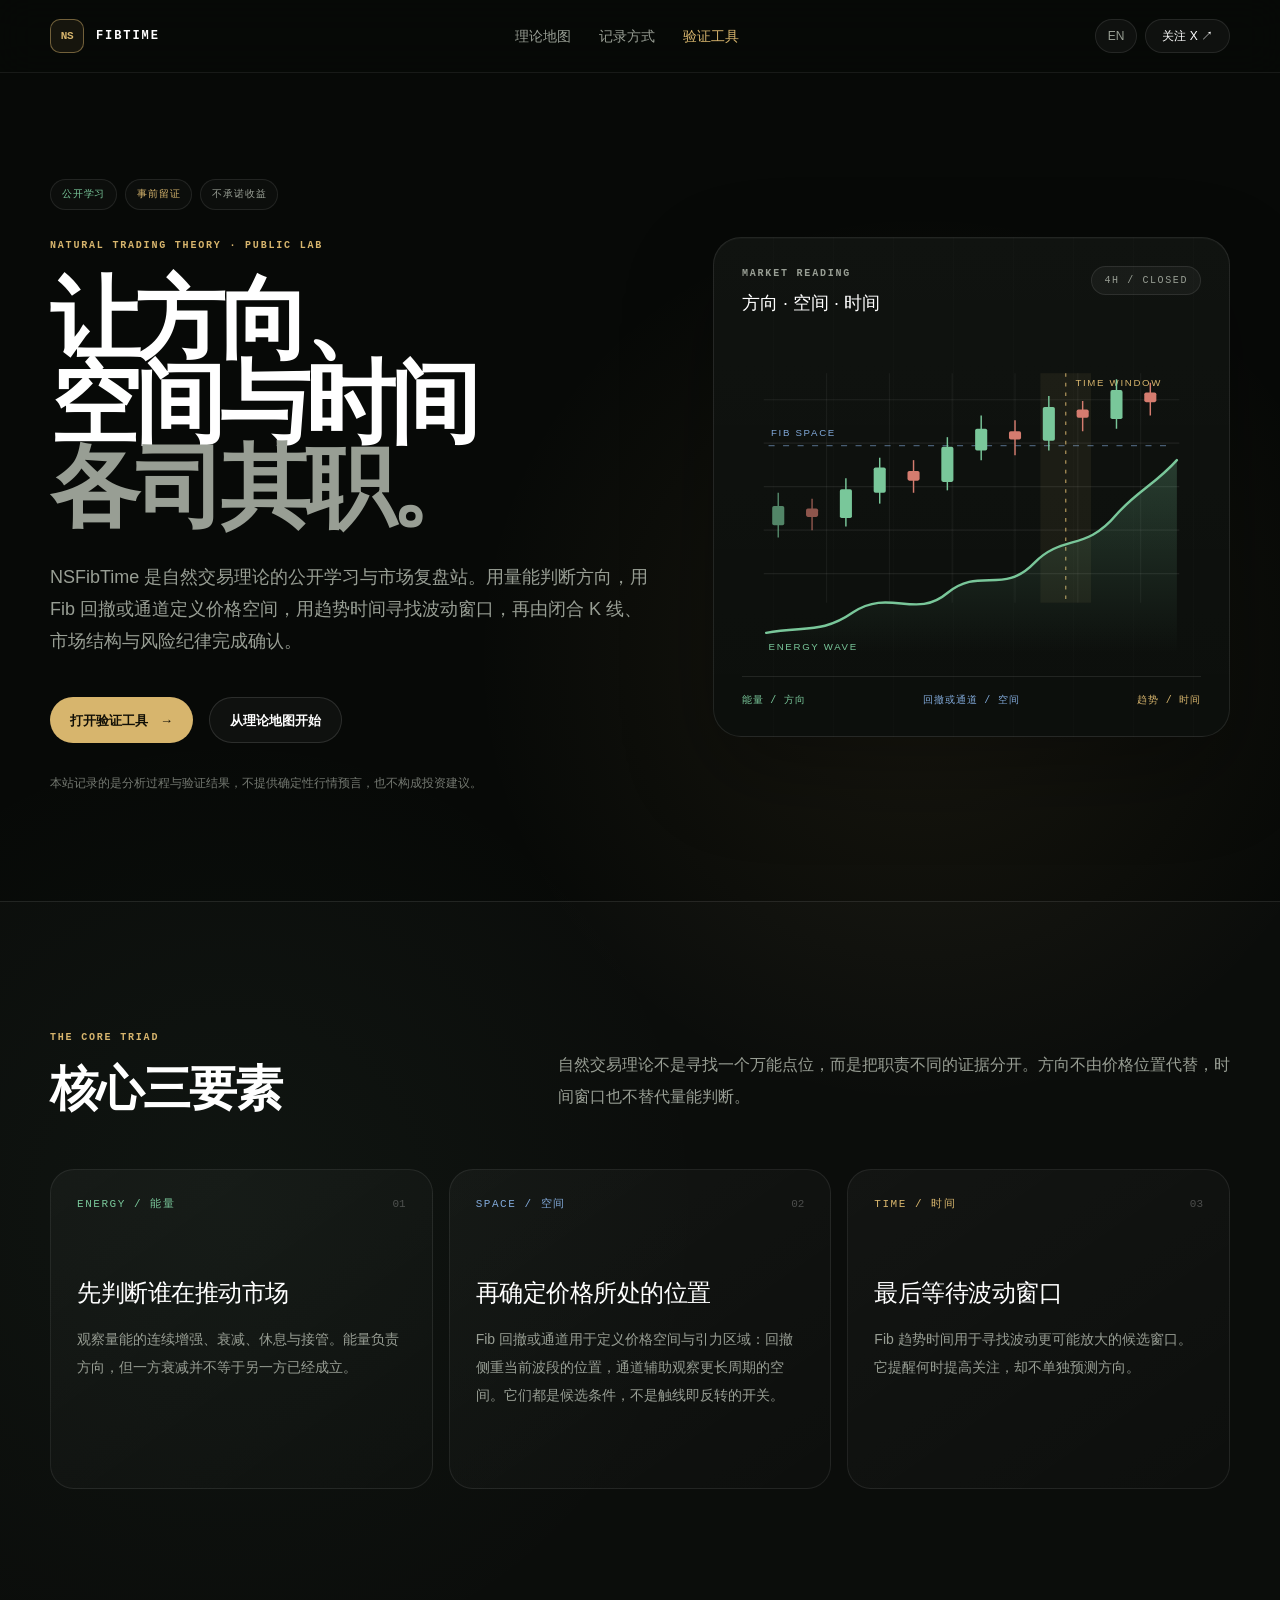
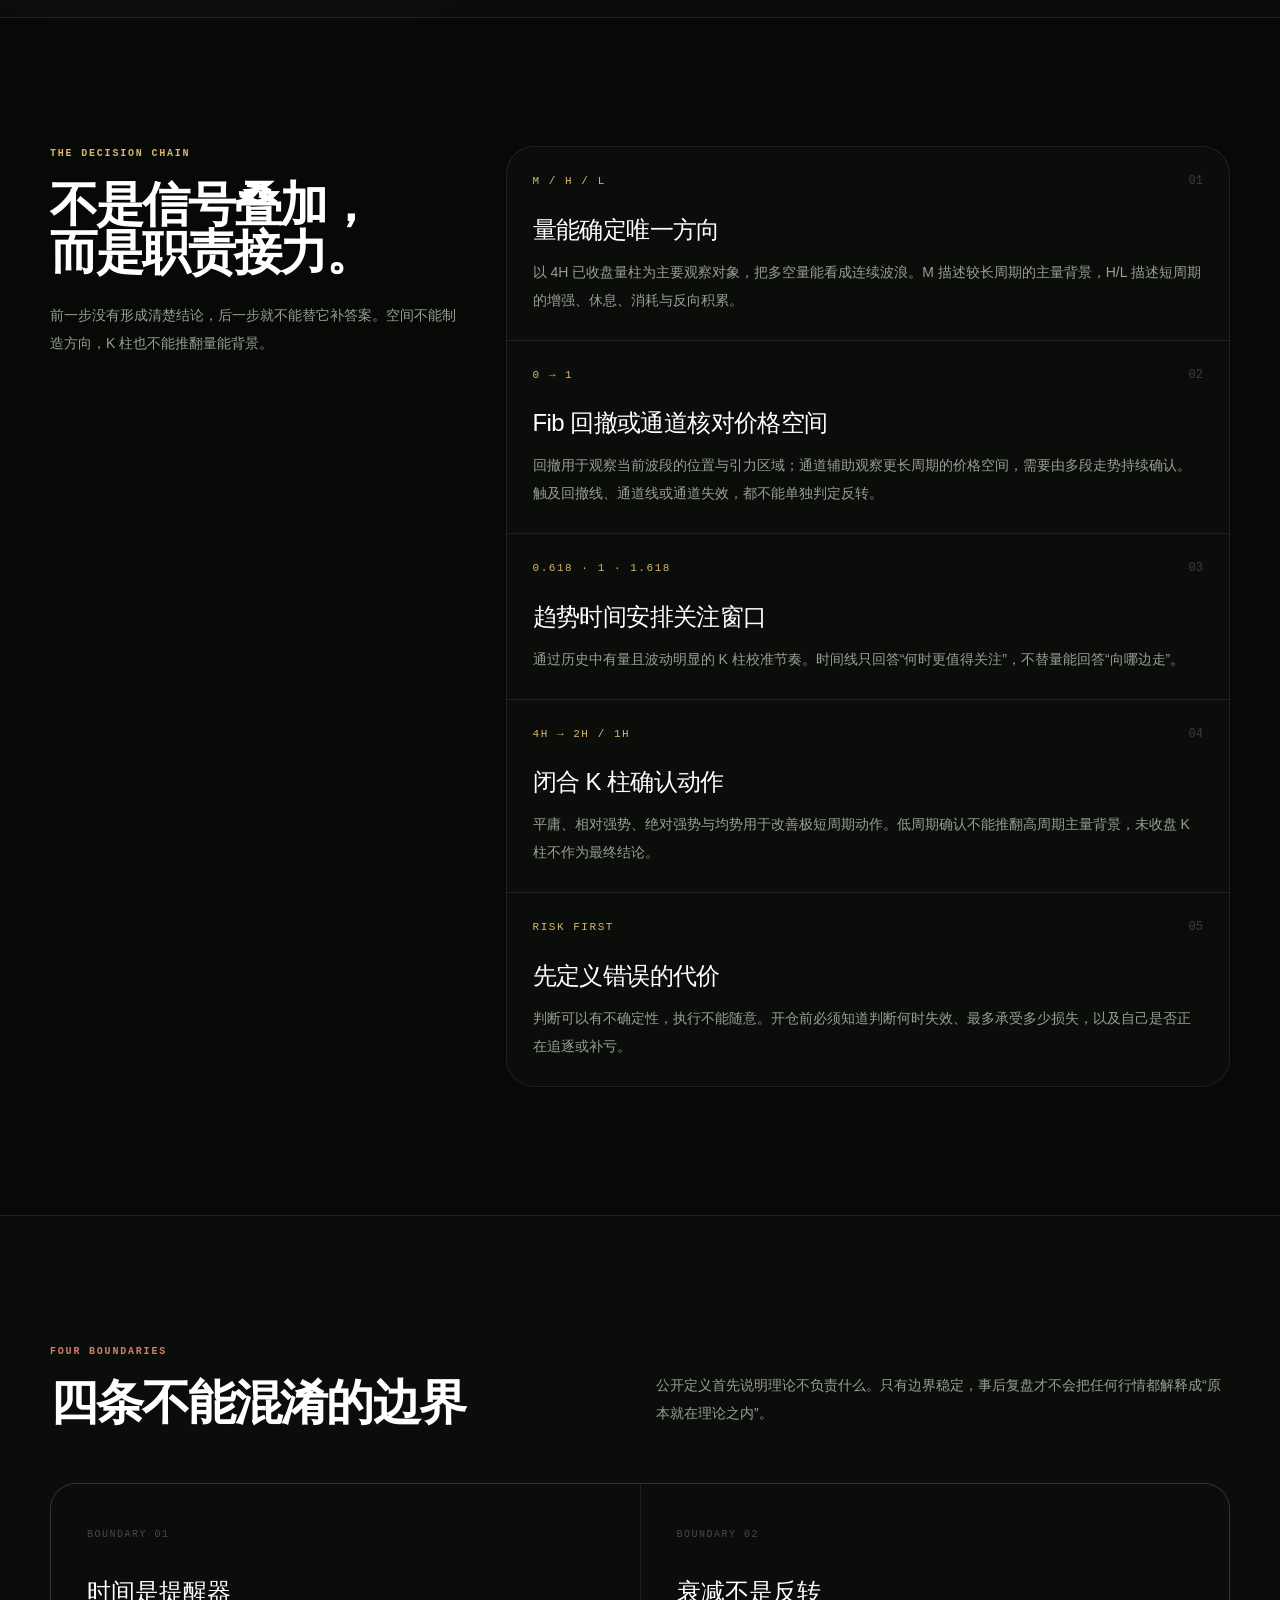
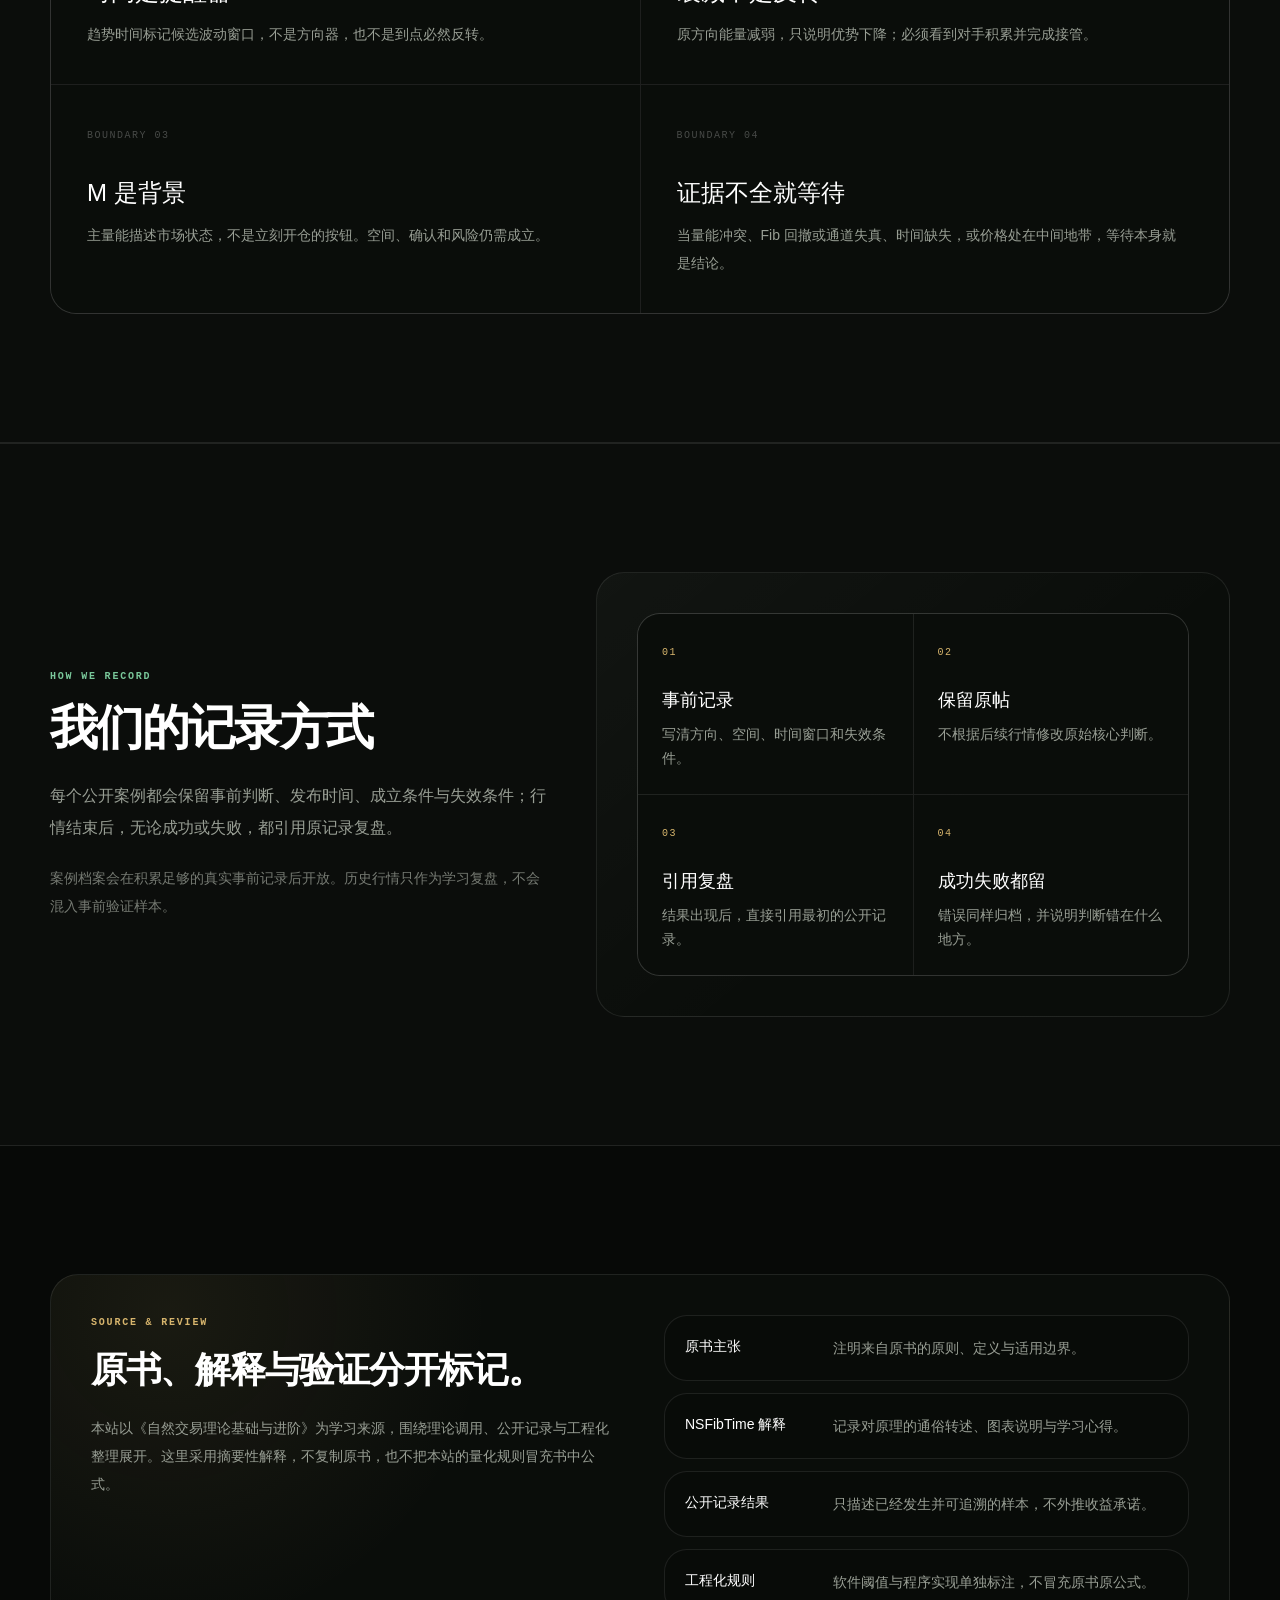
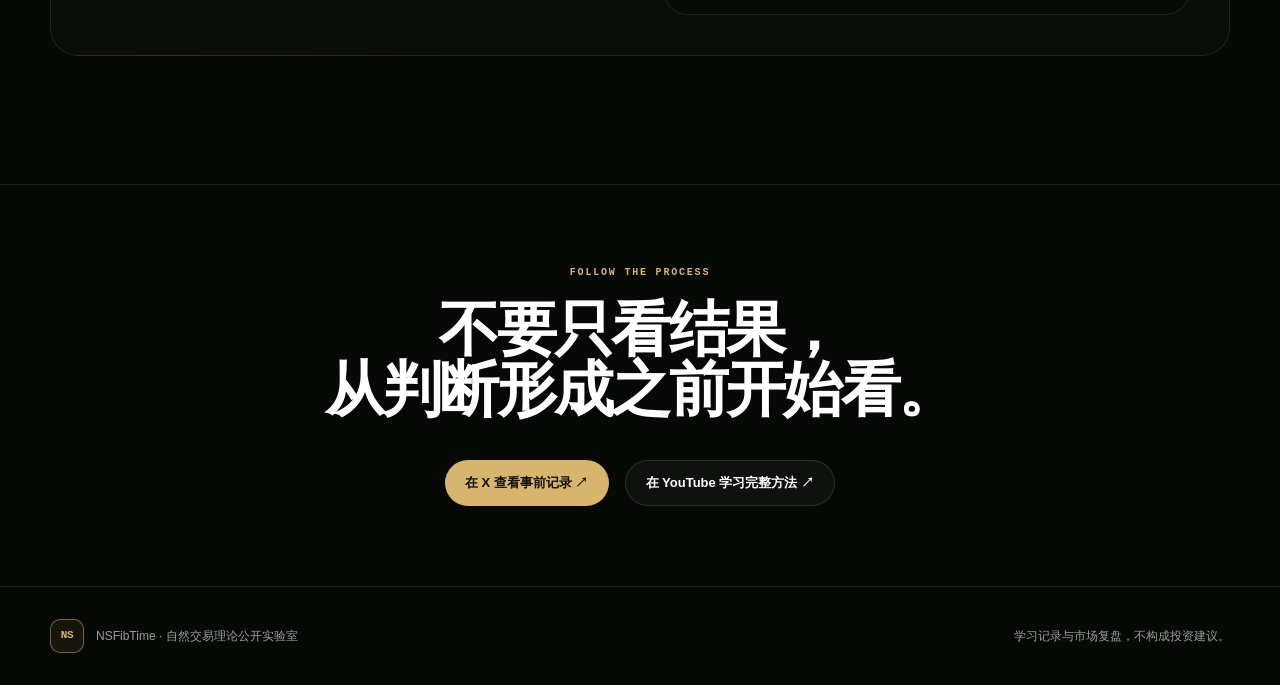
==== commit 4d32f4c8: "Add NSFibTime case validation lab Update the Chinese and English entry points, shared styles, metada" ====
--- a/index.html
+++ b/index.html
@@ -1,2 +1,2 @@
 <!DOCTYPE html><html lang="zh-CN"><head><meta charSet="utf-8"/><meta name="viewport" content="width=device-width, initial-scale=1"/><link rel="stylesheet" href="/styles.css"/><title>NSFibTime｜自然交易理论公开实验室</title><meta name="description" content="用量能判断方向，用 Fib 回撤或通道定义价格空间，用趋势时间寻找波动窗口。公开记录有效与失效。"/><meta name="keywords" content="自然交易理论,Fib趋势时间,斐波那契回撤,斐波那契通道,量能,BTC,交易复盘"/><meta property="og:title" content="NSFibTime｜自然交易理论公开实验室"/><meta property="og:description" content="让方向、空间与时间各司其职。公开记录每一次有效与失效。"/><meta property="og:url" content="https://nsfibtime.github.io"/><meta property="og:site_name" content="NSFibTime"/><meta property="og:type" content="website"/><meta property="og:locale" content="zh_CN"/><meta property="og:image" content="https://nsfibtime.github.io/og.png"/><meta property="og:image:width" content="1200"/><meta property="og:image:height" content="630"/><meta property="og:image:alt" content="NSFibTime｜让方向、空间与时间各司其职"/><meta name="twitter:card" content="summary_large_image"/><meta name="twitter:title" content="NSFibTime｜自然交易理论公开实验室"/><meta name="twitter:description" content="让方向、空间与时间各司其职。公开记录每一次有效与失效。"/><meta name="twitter:image" content="https://nsfibtime.github.io/og.png"/><link rel="icon" href="/favicon.svg"/><link rel="canonical" href="https://nsfibtime.github.io"/><link rel="alternate" hrefLang="zh-CN" href="https://nsfibtime.github.io"/><link rel="alternate" hrefLang="en" href="https://nsfibtime.github.io/en"/>
-<style>:root{--font-geist-sans:Inter,-apple-system,BlinkMacSystemFont,"Segoe UI",sans-serif;--font-geist-mono:"SFMono-Regular",Consolas,"Liberation Mono",monospace}</style><meta name="generator" content="GitHub Pages"/></head><body class="__variable_geist_19ysh9d __variable_geist_mono_1001rt9 antialiased"><main><header class="site-header"><div class="shell flex h-[72px] items-center justify-between gap-5"><a href="#top" class="flex items-center gap-3" aria-label="NSFibTime 首页"><span class="brand-mark">NS</span><span class="font-mono text-xs font-semibold tracking-[0.16em] text-white">FIBTIME</span></a><nav aria-label="主要导航" class="hidden items-center gap-7 text-sm text-[var(--muted-foreground)] md:flex"><a class="nav-link" href="#theory">理论地图</a><a class="nav-link" href="#verification">记录方式</a></nav><div class="flex items-center gap-2"><a href="/en" class="rounded-full border border-white/12 bg-white/[0.04] px-3 py-2 text-xs font-medium text-[var(--muted-foreground)] transition hover:border-[var(--time)]/50 hover:text-white" lang="en" hrefLang="en">EN</a><a class="rounded-full border border-white/12 bg-white/[0.04] px-4 py-2 text-xs font-medium text-white transition hover:border-[var(--time)]/50 hover:bg-white/[0.08]" href="https://x.com/NSFibTime" target="_blank" rel="noreferrer">关注 X ↗</a></div></div></header><section id="top" class="shell grid min-h-[calc(100vh-72px)] items-center gap-14 py-20 lg:grid-cols-[1.08fr_0.92fr] lg:py-24"><div class="max-w-3xl"><div class="mb-7 flex flex-wrap gap-2"><span class="status-pill border-[var(--energy)]/25 text-[var(--energy)]">公开学习</span><span class="status-pill border-[var(--time)]/25 text-[var(--time)]">事前留证</span><span class="status-pill border-white/10 text-[var(--muted-foreground)]">不承诺收益</span></div><p class="eyebrow text-[var(--time)]">NATURAL TRADING THEORY · PUBLIC LAB</p><h1 class="mt-6 text-balance text-[clamp(3rem,7vw,6.9rem)] font-semibold leading-[0.94] tracking-[-0.055em] text-white">让方向、空间与时间<span class="block text-[var(--muted-foreground)]">各司其职。</span></h1><p class="mt-8 max-w-2xl text-pretty text-base leading-8 text-[var(--muted-foreground)] sm:text-lg">NSFibTime 是自然交易理论的公开学习与市场复盘站。用量能判断方向，用 Fib 回撤或通道定义价格空间，用趋势时间寻找波动窗口，再由闭合 K 线、市场结构与风险纪律完成确认。</p><div class="mt-10 flex flex-wrap items-center gap-4"><a class="primary-cta" href="#theory">从理论地图开始 <span aria-hidden="true">↓</span></a><a class="secondary-cta" href="#verification">查看我们的记录方式</a></div><p class="mt-7 max-w-xl text-xs leading-6 text-[var(--muted-foreground)]/75">本站记录的是分析过程与验证结果，不提供确定性行情预言，也不构成投资建议。</p></div><figure class="signal-panel relative min-h-[430px] overflow-hidden rounded-[28px] border border-white/10 p-5 sm:p-7" aria-labelledby="signal-caption-zh"><div class="mb-8 flex items-start justify-between gap-4"><div><p class="eyebrow text-[var(--muted-foreground)]">MARKET READING</p><figcaption id="signal-caption-zh" class="mt-2 text-lg font-medium text-white">方向 · 空间 · 时间</figcaption></div><span class="rounded-full border border-white/10 bg-white/[0.04] px-3 py-1.5 font-mono text-[10px] tracking-[0.16em] text-[var(--muted-foreground)]">4H / CLOSED</span></div><svg viewBox="0 0 380 260" class="h-auto w-full"><title>量能、斐波那契价格空间和趋势时间各自提供不同证据</title><defs><linearGradient id="area-zh" x1="0" y1="0" x2="0" y2="1"><stop offset="0%" stop-color="var(--energy)" stop-opacity="0.24"></stop><stop offset="100%" stop-color="var(--energy)" stop-opacity="0"></stop></linearGradient></defs><line x1="18" y1="42" x2="362" y2="42" stroke="white" stroke-opacity="0.07"></line><line x1="18" y1="78" x2="362" y2="78" stroke="white" stroke-opacity="0.07"></line><line x1="18" y1="114" x2="362" y2="114" stroke="white" stroke-opacity="0.07"></line><line x1="18" y1="150" x2="362" y2="150" stroke="white" stroke-opacity="0.07"></line><line x1="18" y1="186" x2="362" y2="186" stroke="white" stroke-opacity="0.07"></line><line x1="70" y1="20" x2="70" y2="210" stroke="white" stroke-opacity="0.05"></line><line x1="122" y1="20" x2="122" y2="210" stroke="white" stroke-opacity="0.05"></line><line x1="174" y1="20" x2="174" y2="210" stroke="white" stroke-opacity="0.05"></line><line x1="226" y1="20" x2="226" y2="210" stroke="white" stroke-opacity="0.05"></line><line x1="278" y1="20" x2="278" y2="210" stroke="white" stroke-opacity="0.05"></line><line x1="330" y1="20" x2="330" y2="210" stroke="white" stroke-opacity="0.05"></line><line x1="22" y1="80" x2="358" y2="80" stroke="var(--space)" stroke-opacity="0.5" stroke-dasharray="5 7"></line><text x="24" y="72" fill="var(--space)" font-size="8" letter-spacing="1.4">FIB SPACE</text><rect x="247" y="20" width="42" height="190" fill="var(--time)" opacity="0.07"></rect><line x1="268" y1="20" x2="268" y2="210" stroke="var(--time)" stroke-opacity="0.8" stroke-dasharray="3 5"></line><text x="276" y="31" fill="var(--time)" font-size="8" letter-spacing="1.4">TIME WINDOW</text><g opacity="0.64"><line x1="30" y1="119" x2="30" y2="156" stroke="var(--energy)" stroke-width="1.2"></line><rect x="25" y="130" width="10" height="16" rx="1.5" fill="var(--energy)"></rect></g><g opacity="0.64"><line x1="58" y1="124" x2="58" y2="150" stroke="var(--risk)" stroke-width="1.2"></line><rect x="53" y="132" width="10" height="7" rx="1.5" fill="var(--risk)"></rect></g><g opacity="1"><line x1="86" y1="107" x2="86" y2="147" stroke="var(--energy)" stroke-width="1.2"></line><rect x="81" y="116" width="10" height="24" rx="1.5" fill="var(--energy)"></rect></g><g opacity="1"><line x1="114" y1="90" x2="114" y2="128" stroke="var(--energy)" stroke-width="1.2"></line><rect x="109" y="98" width="10" height="21" rx="1.5" fill="var(--energy)"></rect></g><g opacity="1"><line x1="142" y1="92" x2="142" y2="119" stroke="var(--risk)" stroke-width="1.2"></line><rect x="137" y="101" width="10" height="8" rx="1.5" fill="var(--risk)"></rect></g><g opacity="1"><line x1="170" y1="73" x2="170" y2="117" stroke="var(--energy)" stroke-width="1.2"></line><rect x="165" y="81" width="10" height="29" rx="1.5" fill="var(--energy)"></rect></g><g opacity="1"><line x1="198" y1="55" x2="198" y2="92" stroke="var(--energy)" stroke-width="1.2"></line><rect x="193" y="66" width="10" height="18" rx="1.5" fill="var(--energy)"></rect></g><g opacity="1"><line x1="226" y1="59" x2="226" y2="88" stroke="var(--risk)" stroke-width="1.2"></line><rect x="221" y="68" width="10" height="7" rx="1.5" fill="var(--risk)"></rect></g><g opacity="1"><line x1="254" y1="39" x2="254" y2="84" stroke="var(--energy)" stroke-width="1.2"></line><rect x="249" y="48" width="10" height="28" rx="1.5" fill="var(--energy)"></rect></g><g opacity="1"><line x1="282" y1="43" x2="282" y2="68" stroke="var(--risk)" stroke-width="1.2"></line><rect x="277" y="50" width="10" height="7" rx="1.5" fill="var(--risk)"></rect></g><g opacity="1"><line x1="310" y1="25" x2="310" y2="66" stroke="var(--energy)" stroke-width="1.2"></line><rect x="305" y="34" width="10" height="24" rx="1.5" fill="var(--energy)"></rect></g><g opacity="1"><line x1="338" y1="28" x2="338" y2="55" stroke="var(--risk)" stroke-width="1.2"></line><rect x="333" y="36" width="10" height="8" rx="1.5" fill="var(--risk)"></rect></g><path d="M20 235 C52 229 66 236 92 218 C122 198 144 224 170 202 C197 180 216 204 242 177 C266 153 284 168 310 137 C328 117 342 112 360 92 L360 252 L20 252 Z" fill="url(#area-zh)"></path><path d="M20 235 C52 229 66 236 92 218 C122 198 144 224 170 202 C197 180 216 204 242 177 C266 153 284 168 310 137 C328 117 342 112 360 92" fill="none" stroke="var(--energy)" stroke-width="2" stroke-linecap="round"></path><text x="22" y="249" fill="var(--energy)" font-size="8" letter-spacing="1.4">ENERGY WAVE</text></svg><div class="mt-3 grid grid-cols-3 gap-2 border-t border-white/8 pt-4 font-mono text-[10px] tracking-[0.08em]"><span class="text-[var(--energy)]">能量 / 方向</span><span class="text-center text-[var(--space)]">回撤或通道 / 空间</span><span class="text-right text-[var(--time)]">趋势 / 时间</span></div></figure></section><section id="theory" class="border-y border-white/8 bg-white/[0.018] py-24 sm:py-32"><div class="shell"><div class="grid gap-8 lg:grid-cols-[0.8fr_1.2fr] lg:items-end"><div><p class="eyebrow text-[var(--time)]">THE CORE TRIAD</p><h2 class="mt-5 text-4xl font-semibold tracking-[-0.035em] text-white sm:text-5xl">核心三要素</h2></div><p class="max-w-2xl text-base leading-8 text-[var(--muted-foreground)] lg:justify-self-end">自然交易理论不是寻找一个万能点位，而是把职责不同的证据分开。方向不由价格位置代替，时间窗口也不替代量能判断。</p></div><div class="mt-14 grid gap-4 lg:grid-cols-3"><article class="theory-card"><div class="flex items-center justify-between"><span class="font-mono text-[11px] tracking-[0.14em] text-[var(--energy)]">ENERGY / 能量</span><span class="font-mono text-[11px] text-white/25">01</span></div><h3 class="mt-16 text-2xl font-medium tracking-[-0.02em] text-white">先判断谁在推动市场</h3><p class="mt-4 text-sm leading-7 text-[var(--muted-foreground)]">观察量能的连续增强、衰减、休息与接管。能量负责方向，但一方衰减并不等于另一方已经成立。</p></article><article class="theory-card"><div class="flex items-center justify-between"><span class="font-mono text-[11px] tracking-[0.14em] text-[var(--space)]">SPACE / 空间</span><span class="font-mono text-[11px] text-white/25">02</span></div><h3 class="mt-16 text-2xl font-medium tracking-[-0.02em] text-white">再确定价格所处的位置</h3><p class="mt-4 text-sm leading-7 text-[var(--muted-foreground)]">Fib 回撤或通道用于定义价格空间与引力区域：回撤侧重当前波段的位置，通道辅助观察更长周期的空间。它们都是候选条件，不是触线即反转的开关。</p></article><article class="theory-card"><div class="flex items-center justify-between"><span class="font-mono text-[11px] tracking-[0.14em] text-[var(--time)]">TIME / 时间</span><span class="font-mono text-[11px] text-white/25">03</span></div><h3 class="mt-16 text-2xl font-medium tracking-[-0.02em] text-white">最后等待波动窗口</h3><p class="mt-4 text-sm leading-7 text-[var(--muted-foreground)]">Fib 趋势时间用于寻找波动更可能放大的候选窗口。它提醒何时提高关注，却不单独预测方向。</p></article></div></div></section><section class="py-24 sm:py-32"><div class="shell"><div class="grid gap-12 lg:grid-cols-[0.72fr_1.28fr]"><div class="lg:sticky lg:top-28 lg:self-start"><p class="eyebrow text-[var(--time)]">THE DECISION CHAIN</p><h2 class="mt-5 max-w-sm text-4xl font-semibold tracking-[-0.04em] text-white sm:text-5xl">不是信号叠加，<br/>而是职责接力。</h2><p class="mt-6 max-w-md text-sm leading-7 text-[var(--muted-foreground)]">前一步没有形成清楚结论，后一步就不能替它补答案。空间不能制造方向，K 柱也不能推翻量能背景。</p></div><ol class="workflow-list"><li class="workflow-step"><div class="flex items-center justify-between gap-4"><span class="font-mono text-[11px] tracking-[0.14em] text-[var(--time)]">M / H / L</span><span class="font-mono text-xs text-white/20">0<!-- -->1</span></div><h3 class="mt-6 text-2xl font-medium tracking-[-0.025em] text-white">量能确定唯一方向</h3><p class="mt-3 max-w-2xl text-sm leading-7 text-[var(--muted-foreground)]">以 4H 已收盘量柱为主要观察对象，把多空量能看成连续波浪。M 描述较长周期的主量背景，H/L 描述短周期的增强、休息、消耗与反向积累。</p></li><li class="workflow-step"><div class="flex items-center justify-between gap-4"><span class="font-mono text-[11px] tracking-[0.14em] text-[var(--time)]">0 → 1</span><span class="font-mono text-xs text-white/20">0<!-- -->2</span></div><h3 class="mt-6 text-2xl font-medium tracking-[-0.025em] text-white">Fib 回撤或通道核对价格空间</h3><p class="mt-3 max-w-2xl text-sm leading-7 text-[var(--muted-foreground)]">回撤用于观察当前波段的位置与引力区域；通道辅助观察更长周期的价格空间，需要由多段走势持续确认。触及回撤线、通道线或通道失效，都不能单独判定反转。</p></li><li class="workflow-step"><div class="flex items-center justify-between gap-4"><span class="font-mono text-[11px] tracking-[0.14em] text-[var(--time)]">0.618 · 1 · 1.618</span><span class="font-mono text-xs text-white/20">0<!-- -->3</span></div><h3 class="mt-6 text-2xl font-medium tracking-[-0.025em] text-white">趋势时间安排关注窗口</h3><p class="mt-3 max-w-2xl text-sm leading-7 text-[var(--muted-foreground)]">通过历史中有量且波动明显的 K 柱校准节奏。时间线只回答“何时更值得关注”，不替量能回答“向哪边走”。</p></li><li class="workflow-step"><div class="flex items-center justify-between gap-4"><span class="font-mono text-[11px] tracking-[0.14em] text-[var(--time)]">4H → 2H / 1H</span><span class="font-mono text-xs text-white/20">0<!-- -->4</span></div><h3 class="mt-6 text-2xl font-medium tracking-[-0.025em] text-white">闭合 K 柱确认动作</h3><p class="mt-3 max-w-2xl text-sm leading-7 text-[var(--muted-foreground)]">平庸、相对强势、绝对强势与均势用于改善极短周期动作。低周期确认不能推翻高周期主量背景，未收盘 K 柱不作为最终结论。</p></li><li class="workflow-step"><div class="flex items-center justify-between gap-4"><span class="font-mono text-[11px] tracking-[0.14em] text-[var(--time)]">RISK FIRST</span><span class="font-mono text-xs text-white/20">0<!-- -->5</span></div><h3 class="mt-6 text-2xl font-medium tracking-[-0.025em] text-white">先定义错误的代价</h3><p class="mt-3 max-w-2xl text-sm leading-7 text-[var(--muted-foreground)]">判断可以有不确定性，执行不能随意。开仓前必须知道判断何时失效、最多承受多少损失，以及自己是否正在追逐或补亏。</p></li></ol></div></div></section><section class="border-y border-white/8 bg-white/[0.018] py-24 sm:py-32"><div class="shell"><div class="grid gap-8 lg:grid-cols-[1fr_1fr] lg:items-end"><div><p class="eyebrow text-[var(--risk)]">FOUR BOUNDARIES</p><h2 class="mt-5 text-4xl font-semibold tracking-[-0.04em] text-white sm:text-5xl">四条不能混淆的边界</h2></div><p class="max-w-xl text-sm leading-7 text-[var(--muted-foreground)] lg:justify-self-end">公开定义首先说明理论不负责什么。只有边界稳定，事后复盘才不会把任何行情都解释成“原本就在理论之内”。</p></div><div class="mt-14 grid gap-px overflow-hidden rounded-[26px] border border-white/8 bg-white/8 md:grid-cols-2"><article class="bg-[#0a0d0a] p-7 sm:p-9"><span class="font-mono text-[10px] tracking-[0.15em] text-white/25">BOUNDARY 0<!-- -->1</span><h3 class="mt-8 text-2xl font-medium text-white">时间是提醒器</h3><p class="mt-3 max-w-lg text-sm leading-7 text-[var(--muted-foreground)]">趋势时间标记候选波动窗口，不是方向器，也不是到点必然反转。</p></article><article class="bg-[#0a0d0a] p-7 sm:p-9"><span class="font-mono text-[10px] tracking-[0.15em] text-white/25">BOUNDARY 0<!-- -->2</span><h3 class="mt-8 text-2xl font-medium text-white">衰减不是反转</h3><p class="mt-3 max-w-lg text-sm leading-7 text-[var(--muted-foreground)]">原方向能量减弱，只说明优势下降；必须看到对手积累并完成接管。</p></article><article class="bg-[#0a0d0a] p-7 sm:p-9"><span class="font-mono text-[10px] tracking-[0.15em] text-white/25">BOUNDARY 0<!-- -->3</span><h3 class="mt-8 text-2xl font-medium text-white">M 是背景</h3><p class="mt-3 max-w-lg text-sm leading-7 text-[var(--muted-foreground)]">主量能描述市场状态，不是立刻开仓的按钮。空间、确认和风险仍需成立。</p></article><article class="bg-[#0a0d0a] p-7 sm:p-9"><span class="font-mono text-[10px] tracking-[0.15em] text-white/25">BOUNDARY 0<!-- -->4</span><h3 class="mt-8 text-2xl font-medium text-white">证据不全就等待</h3><p class="mt-3 max-w-lg text-sm leading-7 text-[var(--muted-foreground)]">当量能冲突、Fib 回撤或通道失真、时间缺失，或价格处在中间地带，等待本身就是结论。</p></article></div></div></section><section id="verification" class="scroll-mt-20 border-y border-white/8 bg-white/[0.018] py-24 sm:py-32"><div class="shell grid gap-12 lg:grid-cols-[0.88fr_1.12fr] lg:items-center"><div><p class="eyebrow text-[var(--energy)]">HOW WE RECORD</p><h2 class="mt-5 text-4xl font-semibold tracking-[-0.04em] text-white sm:text-5xl">我们的记录方式</h2><p class="mt-7 max-w-xl text-base leading-8 text-[var(--muted-foreground)]">每个公开案例都会保留事前判断、发布时间、成立条件与失效条件；行情结束后，无论成功或失败，都引用原记录复盘。</p><p class="mt-5 max-w-xl text-sm leading-7 text-[var(--muted-foreground)]/75">案例档案会在积累足够的真实事前记录后开放。历史行情只作为学习复盘，不会混入事前验证样本。</p></div><div class="protocol-panel"><div class="grid gap-px overflow-hidden rounded-2xl border border-white/8 bg-white/8 sm:grid-cols-2"><div class="bg-[#0a0d0a] p-6"><span class="font-mono text-[10px] tracking-[0.15em] text-[var(--time)]">01</span><h3 class="mt-6 text-lg font-medium text-white">事前记录</h3><p class="mt-2 text-sm leading-6 text-[var(--muted-foreground)]">写清方向、空间、时间窗口和失效条件。</p></div><div class="bg-[#0a0d0a] p-6"><span class="font-mono text-[10px] tracking-[0.15em] text-[var(--time)]">02</span><h3 class="mt-6 text-lg font-medium text-white">保留原帖</h3><p class="mt-2 text-sm leading-6 text-[var(--muted-foreground)]">不根据后续行情修改原始核心判断。</p></div><div class="bg-[#0a0d0a] p-6"><span class="font-mono text-[10px] tracking-[0.15em] text-[var(--time)]">03</span><h3 class="mt-6 text-lg font-medium text-white">引用复盘</h3><p class="mt-2 text-sm leading-6 text-[var(--muted-foreground)]">结果出现后，直接引用最初的公开记录。</p></div><div class="bg-[#0a0d0a] p-6"><span class="font-mono text-[10px] tracking-[0.15em] text-[var(--time)]">04</span><h3 class="mt-6 text-lg font-medium text-white">成功失败都留</h3><p class="mt-2 text-sm leading-6 text-[var(--muted-foreground)]">错误同样归档，并说明判断错在什么地方。</p></div></div></div></div></section><section class="py-24 sm:py-32"><div class="shell"><div class="source-card grid gap-12 lg:grid-cols-[1fr_1fr]"><div><p class="eyebrow text-[var(--time)]">SOURCE &amp; REVIEW</p><h2 class="mt-5 text-3xl font-semibold tracking-[-0.035em] text-white sm:text-4xl">原书、解释与验证分开标记。</h2><p class="mt-6 max-w-xl text-sm leading-7 text-[var(--muted-foreground)]">本站以《自然交易理论基础与进阶》为学习来源，围绕理论调用、公开记录与工程化整理展开。这里采用摘要性解释，不复制原书，也不把本站的量化规则冒充书中公式。</p></div><div class="grid gap-3"><div class="grid gap-2 rounded-2xl border border-white/8 bg-black/15 p-5 sm:grid-cols-[128px_1fr] sm:gap-5"><span class="text-sm font-medium text-white">原书主张</span><span class="text-sm leading-6 text-[var(--muted-foreground)]">注明来自原书的原则、定义与适用边界。</span></div><div class="grid gap-2 rounded-2xl border border-white/8 bg-black/15 p-5 sm:grid-cols-[128px_1fr] sm:gap-5"><span class="text-sm font-medium text-white">NSFibTime 解释</span><span class="text-sm leading-6 text-[var(--muted-foreground)]">记录对原理的通俗转述、图表说明与学习心得。</span></div><div class="grid gap-2 rounded-2xl border border-white/8 bg-black/15 p-5 sm:grid-cols-[128px_1fr] sm:gap-5"><span class="text-sm font-medium text-white">公开记录结果</span><span class="text-sm leading-6 text-[var(--muted-foreground)]">只描述已经发生并可追溯的样本，不外推收益承诺。</span></div><div class="grid gap-2 rounded-2xl border border-white/8 bg-black/15 p-5 sm:grid-cols-[128px_1fr] sm:gap-5"><span class="text-sm font-medium text-white">工程化规则</span><span class="text-sm leading-6 text-[var(--muted-foreground)]">软件阈值与程序实现单独标注，不冒充原书原公式。</span></div></div></div></div></section><section class="border-t border-white/8 py-20"><div class="shell text-center"><p class="eyebrow text-[var(--time)]">FOLLOW THE PROCESS</p><h2 class="mx-auto mt-5 max-w-3xl text-4xl font-semibold tracking-[-0.045em] text-white sm:text-6xl">不要只看结果，<br/>从判断形成之前开始看。</h2><div class="mt-10 flex flex-wrap justify-center gap-4"><a class="primary-cta" href="https://x.com/NSFibTime" target="_blank" rel="noreferrer">在 X 查看事前记录 ↗</a><a class="secondary-cta" href="https://www.youtube.com/@NSFibTime" target="_blank" rel="noreferrer">在 YouTube 学习完整方法 ↗</a></div></div></section><footer class="border-t border-white/8 py-8"><div class="shell flex flex-col gap-4 text-xs text-[var(--muted-foreground)] sm:flex-row sm:items-center sm:justify-between"><div class="flex items-center gap-3"><span class="brand-mark">NS</span><span>NSFibTime · 自然交易理论公开实验室</span></div><p>学习记录与市场复盘，不构成投资建议。</p></div></footer></main></body></html>+<style>:root{--font-geist-sans:Inter,-apple-system,BlinkMacSystemFont,"Segoe UI",sans-serif;--font-geist-mono:"SFMono-Regular",Consolas,"Liberation Mono",monospace}</style><meta name="generator" content="GitHub Pages"/></head><body class="__variable_geist_19ysh9d __variable_geist_mono_1001rt9 antialiased"><main><header class="site-header"><div class="shell flex h-[72px] items-center justify-between gap-5"><a href="#top" class="flex items-center gap-3" aria-label="NSFibTime 首页"><span class="brand-mark">NS</span><span class="font-mono text-xs font-semibold tracking-[0.16em] text-white">FIBTIME</span></a><nav aria-label="主要导航" class="hidden items-center gap-7 text-sm text-[var(--muted-foreground)] md:flex"><a class="nav-link" href="#theory">理论地图</a><a class="nav-link" href="#verification">记录方式</a><a href="/lab" class="nav-link text-[var(--time)]">验证工具</a></nav><div class="flex items-center gap-2"><a href="/en" class="rounded-full border border-white/12 bg-white/[0.04] px-3 py-2 text-xs font-medium text-[var(--muted-foreground)] transition hover:border-[var(--time)]/50 hover:text-white" lang="en" hrefLang="en">EN</a><a class="rounded-full border border-white/12 bg-white/[0.04] px-4 py-2 text-xs font-medium text-white transition hover:border-[var(--time)]/50 hover:bg-white/[0.08]" href="https://x.com/NSFibTime" target="_blank" rel="noreferrer">关注 X ↗</a></div></div></header><section id="top" class="shell grid min-h-[calc(100vh-72px)] items-center gap-14 py-20 lg:grid-cols-[1.08fr_0.92fr] lg:py-24"><div class="max-w-3xl"><div class="mb-7 flex flex-wrap gap-2"><span class="status-pill border-[var(--energy)]/25 text-[var(--energy)]">公开学习</span><span class="status-pill border-[var(--time)]/25 text-[var(--time)]">事前留证</span><span class="status-pill border-white/10 text-[var(--muted-foreground)]">不承诺收益</span></div><p class="eyebrow text-[var(--time)]">NATURAL TRADING THEORY · PUBLIC LAB</p><h1 class="mt-6 text-balance text-[clamp(3rem,7vw,6.9rem)] font-semibold leading-[0.94] tracking-[-0.055em] text-white">让方向、空间与时间<span class="block text-[var(--muted-foreground)]">各司其职。</span></h1><p class="mt-8 max-w-2xl text-pretty text-base leading-8 text-[var(--muted-foreground)] sm:text-lg">NSFibTime 是自然交易理论的公开学习与市场复盘站。用量能判断方向，用 Fib 回撤或通道定义价格空间，用趋势时间寻找波动窗口，再由闭合 K 线、市场结构与风险纪律完成确认。</p><div class="mt-10 flex flex-wrap items-center gap-4"><a href="/lab" class="primary-cta">打开验证工具 <span aria-hidden="true">→</span></a><a class="secondary-cta" href="#theory">从理论地图开始</a></div><p class="mt-7 max-w-xl text-xs leading-6 text-[var(--muted-foreground)]/75">本站记录的是分析过程与验证结果，不提供确定性行情预言，也不构成投资建议。</p></div><figure class="signal-panel relative min-h-[430px] overflow-hidden rounded-[28px] border border-white/10 p-5 sm:p-7" aria-labelledby="signal-caption-zh"><div class="mb-8 flex items-start justify-between gap-4"><div><p class="eyebrow text-[var(--muted-foreground)]">MARKET READING</p><figcaption id="signal-caption-zh" class="mt-2 text-lg font-medium text-white">方向 · 空间 · 时间</figcaption></div><span class="rounded-full border border-white/10 bg-white/[0.04] px-3 py-1.5 font-mono text-[10px] tracking-[0.16em] text-[var(--muted-foreground)]">4H / CLOSED</span></div><svg viewBox="0 0 380 260" class="h-auto w-full"><title>量能、斐波那契价格空间和趋势时间各自提供不同证据</title><defs><linearGradient id="area-zh" x1="0" y1="0" x2="0" y2="1"><stop offset="0%" stop-color="var(--energy)" stop-opacity="0.24"></stop><stop offset="100%" stop-color="var(--energy)" stop-opacity="0"></stop></linearGradient></defs><line x1="18" y1="42" x2="362" y2="42" stroke="white" stroke-opacity="0.07"></line><line x1="18" y1="78" x2="362" y2="78" stroke="white" stroke-opacity="0.07"></line><line x1="18" y1="114" x2="362" y2="114" stroke="white" stroke-opacity="0.07"></line><line x1="18" y1="150" x2="362" y2="150" stroke="white" stroke-opacity="0.07"></line><line x1="18" y1="186" x2="362" y2="186" stroke="white" stroke-opacity="0.07"></line><line x1="70" y1="20" x2="70" y2="210" stroke="white" stroke-opacity="0.05"></line><line x1="122" y1="20" x2="122" y2="210" stroke="white" stroke-opacity="0.05"></line><line x1="174" y1="20" x2="174" y2="210" stroke="white" stroke-opacity="0.05"></line><line x1="226" y1="20" x2="226" y2="210" stroke="white" stroke-opacity="0.05"></line><line x1="278" y1="20" x2="278" y2="210" stroke="white" stroke-opacity="0.05"></line><line x1="330" y1="20" x2="330" y2="210" stroke="white" stroke-opacity="0.05"></line><line x1="22" y1="80" x2="358" y2="80" stroke="var(--space)" stroke-opacity="0.5" stroke-dasharray="5 7"></line><text x="24" y="72" fill="var(--space)" font-size="8" letter-spacing="1.4">FIB SPACE</text><rect x="247" y="20" width="42" height="190" fill="var(--time)" opacity="0.07"></rect><line x1="268" y1="20" x2="268" y2="210" stroke="var(--time)" stroke-opacity="0.8" stroke-dasharray="3 5"></line><text x="276" y="31" fill="var(--time)" font-size="8" letter-spacing="1.4">TIME WINDOW</text><g opacity="0.64"><line x1="30" y1="119" x2="30" y2="156" stroke="var(--energy)" stroke-width="1.2"></line><rect x="25" y="130" width="10" height="16" rx="1.5" fill="var(--energy)"></rect></g><g opacity="0.64"><line x1="58" y1="124" x2="58" y2="150" stroke="var(--risk)" stroke-width="1.2"></line><rect x="53" y="132" width="10" height="7" rx="1.5" fill="var(--risk)"></rect></g><g opacity="1"><line x1="86" y1="107" x2="86" y2="147" stroke="var(--energy)" stroke-width="1.2"></line><rect x="81" y="116" width="10" height="24" rx="1.5" fill="var(--energy)"></rect></g><g opacity="1"><line x1="114" y1="90" x2="114" y2="128" stroke="var(--energy)" stroke-width="1.2"></line><rect x="109" y="98" width="10" height="21" rx="1.5" fill="var(--energy)"></rect></g><g opacity="1"><line x1="142" y1="92" x2="142" y2="119" stroke="var(--risk)" stroke-width="1.2"></line><rect x="137" y="101" width="10" height="8" rx="1.5" fill="var(--risk)"></rect></g><g opacity="1"><line x1="170" y1="73" x2="170" y2="117" stroke="var(--energy)" stroke-width="1.2"></line><rect x="165" y="81" width="10" height="29" rx="1.5" fill="var(--energy)"></rect></g><g opacity="1"><line x1="198" y1="55" x2="198" y2="92" stroke="var(--energy)" stroke-width="1.2"></line><rect x="193" y="66" width="10" height="18" rx="1.5" fill="var(--energy)"></rect></g><g opacity="1"><line x1="226" y1="59" x2="226" y2="88" stroke="var(--risk)" stroke-width="1.2"></line><rect x="221" y="68" width="10" height="7" rx="1.5" fill="var(--risk)"></rect></g><g opacity="1"><line x1="254" y1="39" x2="254" y2="84" stroke="var(--energy)" stroke-width="1.2"></line><rect x="249" y="48" width="10" height="28" rx="1.5" fill="var(--energy)"></rect></g><g opacity="1"><line x1="282" y1="43" x2="282" y2="68" stroke="var(--risk)" stroke-width="1.2"></line><rect x="277" y="50" width="10" height="7" rx="1.5" fill="var(--risk)"></rect></g><g opacity="1"><line x1="310" y1="25" x2="310" y2="66" stroke="var(--energy)" stroke-width="1.2"></line><rect x="305" y="34" width="10" height="24" rx="1.5" fill="var(--energy)"></rect></g><g opacity="1"><line x1="338" y1="28" x2="338" y2="55" stroke="var(--risk)" stroke-width="1.2"></line><rect x="333" y="36" width="10" height="8" rx="1.5" fill="var(--risk)"></rect></g><path d="M20 235 C52 229 66 236 92 218 C122 198 144 224 170 202 C197 180 216 204 242 177 C266 153 284 168 310 137 C328 117 342 112 360 92 L360 252 L20 252 Z" fill="url(#area-zh)"></path><path d="M20 235 C52 229 66 236 92 218 C122 198 144 224 170 202 C197 180 216 204 242 177 C266 153 284 168 310 137 C328 117 342 112 360 92" fill="none" stroke="var(--energy)" stroke-width="2" stroke-linecap="round"></path><text x="22" y="249" fill="var(--energy)" font-size="8" letter-spacing="1.4">ENERGY WAVE</text></svg><div class="mt-3 grid grid-cols-3 gap-2 border-t border-white/8 pt-4 font-mono text-[10px] tracking-[0.08em]"><span class="text-[var(--energy)]">能量 / 方向</span><span class="text-center text-[var(--space)]">回撤或通道 / 空间</span><span class="text-right text-[var(--time)]">趋势 / 时间</span></div></figure></section><section id="theory" class="border-y border-white/8 bg-white/[0.018] py-24 sm:py-32"><div class="shell"><div class="grid gap-8 lg:grid-cols-[0.8fr_1.2fr] lg:items-end"><div><p class="eyebrow text-[var(--time)]">THE CORE TRIAD</p><h2 class="mt-5 text-4xl font-semibold tracking-[-0.035em] text-white sm:text-5xl">核心三要素</h2></div><p class="max-w-2xl text-base leading-8 text-[var(--muted-foreground)] lg:justify-self-end">自然交易理论不是寻找一个万能点位，而是把职责不同的证据分开。方向不由价格位置代替，时间窗口也不替代量能判断。</p></div><div class="mt-14 grid gap-4 lg:grid-cols-3"><article class="theory-card"><div class="flex items-center justify-between"><span class="font-mono text-[11px] tracking-[0.14em] text-[var(--energy)]">ENERGY / 能量</span><span class="font-mono text-[11px] text-white/25">01</span></div><h3 class="mt-16 text-2xl font-medium tracking-[-0.02em] text-white">先判断谁在推动市场</h3><p class="mt-4 text-sm leading-7 text-[var(--muted-foreground)]">观察量能的连续增强、衰减、休息与接管。能量负责方向，但一方衰减并不等于另一方已经成立。</p></article><article class="theory-card"><div class="flex items-center justify-between"><span class="font-mono text-[11px] tracking-[0.14em] text-[var(--space)]">SPACE / 空间</span><span class="font-mono text-[11px] text-white/25">02</span></div><h3 class="mt-16 text-2xl font-medium tracking-[-0.02em] text-white">再确定价格所处的位置</h3><p class="mt-4 text-sm leading-7 text-[var(--muted-foreground)]">Fib 回撤或通道用于定义价格空间与引力区域：回撤侧重当前波段的位置，通道辅助观察更长周期的空间。它们都是候选条件，不是触线即反转的开关。</p></article><article class="theory-card"><div class="flex items-center justify-between"><span class="font-mono text-[11px] tracking-[0.14em] text-[var(--time)]">TIME / 时间</span><span class="font-mono text-[11px] text-white/25">03</span></div><h3 class="mt-16 text-2xl font-medium tracking-[-0.02em] text-white">最后等待波动窗口</h3><p class="mt-4 text-sm leading-7 text-[var(--muted-foreground)]">Fib 趋势时间用于寻找波动更可能放大的候选窗口。它提醒何时提高关注，却不单独预测方向。</p></article></div></div></section><section class="py-24 sm:py-32"><div class="shell"><div class="grid gap-12 lg:grid-cols-[0.72fr_1.28fr]"><div class="lg:sticky lg:top-28 lg:self-start"><p class="eyebrow text-[var(--time)]">THE DECISION CHAIN</p><h2 class="mt-5 max-w-sm text-4xl font-semibold tracking-[-0.04em] text-white sm:text-5xl">不是信号叠加，<br/>而是职责接力。</h2><p class="mt-6 max-w-md text-sm leading-7 text-[var(--muted-foreground)]">前一步没有形成清楚结论，后一步就不能替它补答案。空间不能制造方向，K 柱也不能推翻量能背景。</p></div><ol class="workflow-list"><li class="workflow-step"><div class="flex items-center justify-between gap-4"><span class="font-mono text-[11px] tracking-[0.14em] text-[var(--time)]">M / H / L</span><span class="font-mono text-xs text-white/20">0<!-- -->1</span></div><h3 class="mt-6 text-2xl font-medium tracking-[-0.025em] text-white">量能确定唯一方向</h3><p class="mt-3 max-w-2xl text-sm leading-7 text-[var(--muted-foreground)]">以 4H 已收盘量柱为主要观察对象，把多空量能看成连续波浪。M 描述较长周期的主量背景，H/L 描述短周期的增强、休息、消耗与反向积累。</p></li><li class="workflow-step"><div class="flex items-center justify-between gap-4"><span class="font-mono text-[11px] tracking-[0.14em] text-[var(--time)]">0 → 1</span><span class="font-mono text-xs text-white/20">0<!-- -->2</span></div><h3 class="mt-6 text-2xl font-medium tracking-[-0.025em] text-white">Fib 回撤或通道核对价格空间</h3><p class="mt-3 max-w-2xl text-sm leading-7 text-[var(--muted-foreground)]">回撤用于观察当前波段的位置与引力区域；通道辅助观察更长周期的价格空间，需要由多段走势持续确认。触及回撤线、通道线或通道失效，都不能单独判定反转。</p></li><li class="workflow-step"><div class="flex items-center justify-between gap-4"><span class="font-mono text-[11px] tracking-[0.14em] text-[var(--time)]">0.618 · 1 · 1.618</span><span class="font-mono text-xs text-white/20">0<!-- -->3</span></div><h3 class="mt-6 text-2xl font-medium tracking-[-0.025em] text-white">趋势时间安排关注窗口</h3><p class="mt-3 max-w-2xl text-sm leading-7 text-[var(--muted-foreground)]">通过历史中有量且波动明显的 K 柱校准节奏。时间线只回答“何时更值得关注”，不替量能回答“向哪边走”。</p></li><li class="workflow-step"><div class="flex items-center justify-between gap-4"><span class="font-mono text-[11px] tracking-[0.14em] text-[var(--time)]">4H → 2H / 1H</span><span class="font-mono text-xs text-white/20">0<!-- -->4</span></div><h3 class="mt-6 text-2xl font-medium tracking-[-0.025em] text-white">闭合 K 柱确认动作</h3><p class="mt-3 max-w-2xl text-sm leading-7 text-[var(--muted-foreground)]">平庸、相对强势、绝对强势与均势用于改善极短周期动作。低周期确认不能推翻高周期主量背景，未收盘 K 柱不作为最终结论。</p></li><li class="workflow-step"><div class="flex items-center justify-between gap-4"><span class="font-mono text-[11px] tracking-[0.14em] text-[var(--time)]">RISK FIRST</span><span class="font-mono text-xs text-white/20">0<!-- -->5</span></div><h3 class="mt-6 text-2xl font-medium tracking-[-0.025em] text-white">先定义错误的代价</h3><p class="mt-3 max-w-2xl text-sm leading-7 text-[var(--muted-foreground)]">判断可以有不确定性，执行不能随意。开仓前必须知道判断何时失效、最多承受多少损失，以及自己是否正在追逐或补亏。</p></li></ol></div></div></section><section class="border-y border-white/8 bg-white/[0.018] py-24 sm:py-32"><div class="shell"><div class="grid gap-8 lg:grid-cols-[1fr_1fr] lg:items-end"><div><p class="eyebrow text-[var(--risk)]">FOUR BOUNDARIES</p><h2 class="mt-5 text-4xl font-semibold tracking-[-0.04em] text-white sm:text-5xl">四条不能混淆的边界</h2></div><p class="max-w-xl text-sm leading-7 text-[var(--muted-foreground)] lg:justify-self-end">公开定义首先说明理论不负责什么。只有边界稳定，事后复盘才不会把任何行情都解释成“原本就在理论之内”。</p></div><div class="mt-14 grid gap-px overflow-hidden rounded-[26px] border border-white/8 bg-white/8 md:grid-cols-2"><article class="bg-[#0a0d0a] p-7 sm:p-9"><span class="font-mono text-[10px] tracking-[0.15em] text-white/25">BOUNDARY 0<!-- -->1</span><h3 class="mt-8 text-2xl font-medium text-white">时间是提醒器</h3><p class="mt-3 max-w-lg text-sm leading-7 text-[var(--muted-foreground)]">趋势时间标记候选波动窗口，不是方向器，也不是到点必然反转。</p></article><article class="bg-[#0a0d0a] p-7 sm:p-9"><span class="font-mono text-[10px] tracking-[0.15em] text-white/25">BOUNDARY 0<!-- -->2</span><h3 class="mt-8 text-2xl font-medium text-white">衰减不是反转</h3><p class="mt-3 max-w-lg text-sm leading-7 text-[var(--muted-foreground)]">原方向能量减弱，只说明优势下降；必须看到对手积累并完成接管。</p></article><article class="bg-[#0a0d0a] p-7 sm:p-9"><span class="font-mono text-[10px] tracking-[0.15em] text-white/25">BOUNDARY 0<!-- -->3</span><h3 class="mt-8 text-2xl font-medium text-white">M 是背景</h3><p class="mt-3 max-w-lg text-sm leading-7 text-[var(--muted-foreground)]">主量能描述市场状态，不是立刻开仓的按钮。空间、确认和风险仍需成立。</p></article><article class="bg-[#0a0d0a] p-7 sm:p-9"><span class="font-mono text-[10px] tracking-[0.15em] text-white/25">BOUNDARY 0<!-- -->4</span><h3 class="mt-8 text-2xl font-medium text-white">证据不全就等待</h3><p class="mt-3 max-w-lg text-sm leading-7 text-[var(--muted-foreground)]">当量能冲突、Fib 回撤或通道失真、时间缺失，或价格处在中间地带，等待本身就是结论。</p></article></div></div></section><section id="verification" class="scroll-mt-20 border-y border-white/8 bg-white/[0.018] py-24 sm:py-32"><div class="shell grid gap-12 lg:grid-cols-[0.88fr_1.12fr] lg:items-center"><div><p class="eyebrow text-[var(--energy)]">HOW WE RECORD</p><h2 class="mt-5 text-4xl font-semibold tracking-[-0.04em] text-white sm:text-5xl">我们的记录方式</h2><p class="mt-7 max-w-xl text-base leading-8 text-[var(--muted-foreground)]">每个公开案例都会保留事前判断、发布时间、成立条件与失效条件；行情结束后，无论成功或失败，都引用原记录复盘。</p><p class="mt-5 max-w-xl text-sm leading-7 text-[var(--muted-foreground)]/75">案例档案会在积累足够的真实事前记录后开放。历史行情只作为学习复盘，不会混入事前验证样本。</p></div><div class="protocol-panel"><div class="grid gap-px overflow-hidden rounded-2xl border border-white/8 bg-white/8 sm:grid-cols-2"><div class="bg-[#0a0d0a] p-6"><span class="font-mono text-[10px] tracking-[0.15em] text-[var(--time)]">01</span><h3 class="mt-6 text-lg font-medium text-white">事前记录</h3><p class="mt-2 text-sm leading-6 text-[var(--muted-foreground)]">写清方向、空间、时间窗口和失效条件。</p></div><div class="bg-[#0a0d0a] p-6"><span class="font-mono text-[10px] tracking-[0.15em] text-[var(--time)]">02</span><h3 class="mt-6 text-lg font-medium text-white">保留原帖</h3><p class="mt-2 text-sm leading-6 text-[var(--muted-foreground)]">不根据后续行情修改原始核心判断。</p></div><div class="bg-[#0a0d0a] p-6"><span class="font-mono text-[10px] tracking-[0.15em] text-[var(--time)]">03</span><h3 class="mt-6 text-lg font-medium text-white">引用复盘</h3><p class="mt-2 text-sm leading-6 text-[var(--muted-foreground)]">结果出现后，直接引用最初的公开记录。</p></div><div class="bg-[#0a0d0a] p-6"><span class="font-mono text-[10px] tracking-[0.15em] text-[var(--time)]">04</span><h3 class="mt-6 text-lg font-medium text-white">成功失败都留</h3><p class="mt-2 text-sm leading-6 text-[var(--muted-foreground)]">错误同样归档，并说明判断错在什么地方。</p></div></div></div></div></section><section class="py-24 sm:py-32"><div class="shell"><div class="source-card grid gap-12 lg:grid-cols-[1fr_1fr]"><div><p class="eyebrow text-[var(--time)]">SOURCE &amp; REVIEW</p><h2 class="mt-5 text-3xl font-semibold tracking-[-0.035em] text-white sm:text-4xl">原书、解释与验证分开标记。</h2><p class="mt-6 max-w-xl text-sm leading-7 text-[var(--muted-foreground)]">本站以《自然交易理论基础与进阶》为学习来源，围绕理论调用、公开记录与工程化整理展开。这里采用摘要性解释，不复制原书，也不把本站的量化规则冒充书中公式。</p></div><div class="grid gap-3"><div class="grid gap-2 rounded-2xl border border-white/8 bg-black/15 p-5 sm:grid-cols-[128px_1fr] sm:gap-5"><span class="text-sm font-medium text-white">原书主张</span><span class="text-sm leading-6 text-[var(--muted-foreground)]">注明来自原书的原则、定义与适用边界。</span></div><div class="grid gap-2 rounded-2xl border border-white/8 bg-black/15 p-5 sm:grid-cols-[128px_1fr] sm:gap-5"><span class="text-sm font-medium text-white">NSFibTime 解释</span><span class="text-sm leading-6 text-[var(--muted-foreground)]">记录对原理的通俗转述、图表说明与学习心得。</span></div><div class="grid gap-2 rounded-2xl border border-white/8 bg-black/15 p-5 sm:grid-cols-[128px_1fr] sm:gap-5"><span class="text-sm font-medium text-white">公开记录结果</span><span class="text-sm leading-6 text-[var(--muted-foreground)]">只描述已经发生并可追溯的样本，不外推收益承诺。</span></div><div class="grid gap-2 rounded-2xl border border-white/8 bg-black/15 p-5 sm:grid-cols-[128px_1fr] sm:gap-5"><span class="text-sm font-medium text-white">工程化规则</span><span class="text-sm leading-6 text-[var(--muted-foreground)]">软件阈值与程序实现单独标注，不冒充原书原公式。</span></div></div></div></div></section><section class="border-t border-white/8 py-20"><div class="shell text-center"><p class="eyebrow text-[var(--time)]">FOLLOW THE PROCESS</p><h2 class="mx-auto mt-5 max-w-3xl text-4xl font-semibold tracking-[-0.045em] text-white sm:text-6xl">不要只看结果，<br/>从判断形成之前开始看。</h2><div class="mt-10 flex flex-wrap justify-center gap-4"><a class="primary-cta" href="https://x.com/NSFibTime" target="_blank" rel="noreferrer">在 X 查看事前记录 ↗</a><a class="secondary-cta" href="https://www.youtube.com/@NSFibTime" target="_blank" rel="noreferrer">在 YouTube 学习完整方法 ↗</a></div></div></section><footer class="border-t border-white/8 py-8"><div class="shell flex flex-col gap-4 text-xs text-[var(--muted-foreground)] sm:flex-row sm:items-center sm:justify-between"><div class="flex items-center gap-3"><span class="brand-mark">NS</span><span>NSFibTime · 自然交易理论公开实验室</span></div><p>学习记录与市场复盘，不构成投资建议。</p></div></footer></main></body></html>
